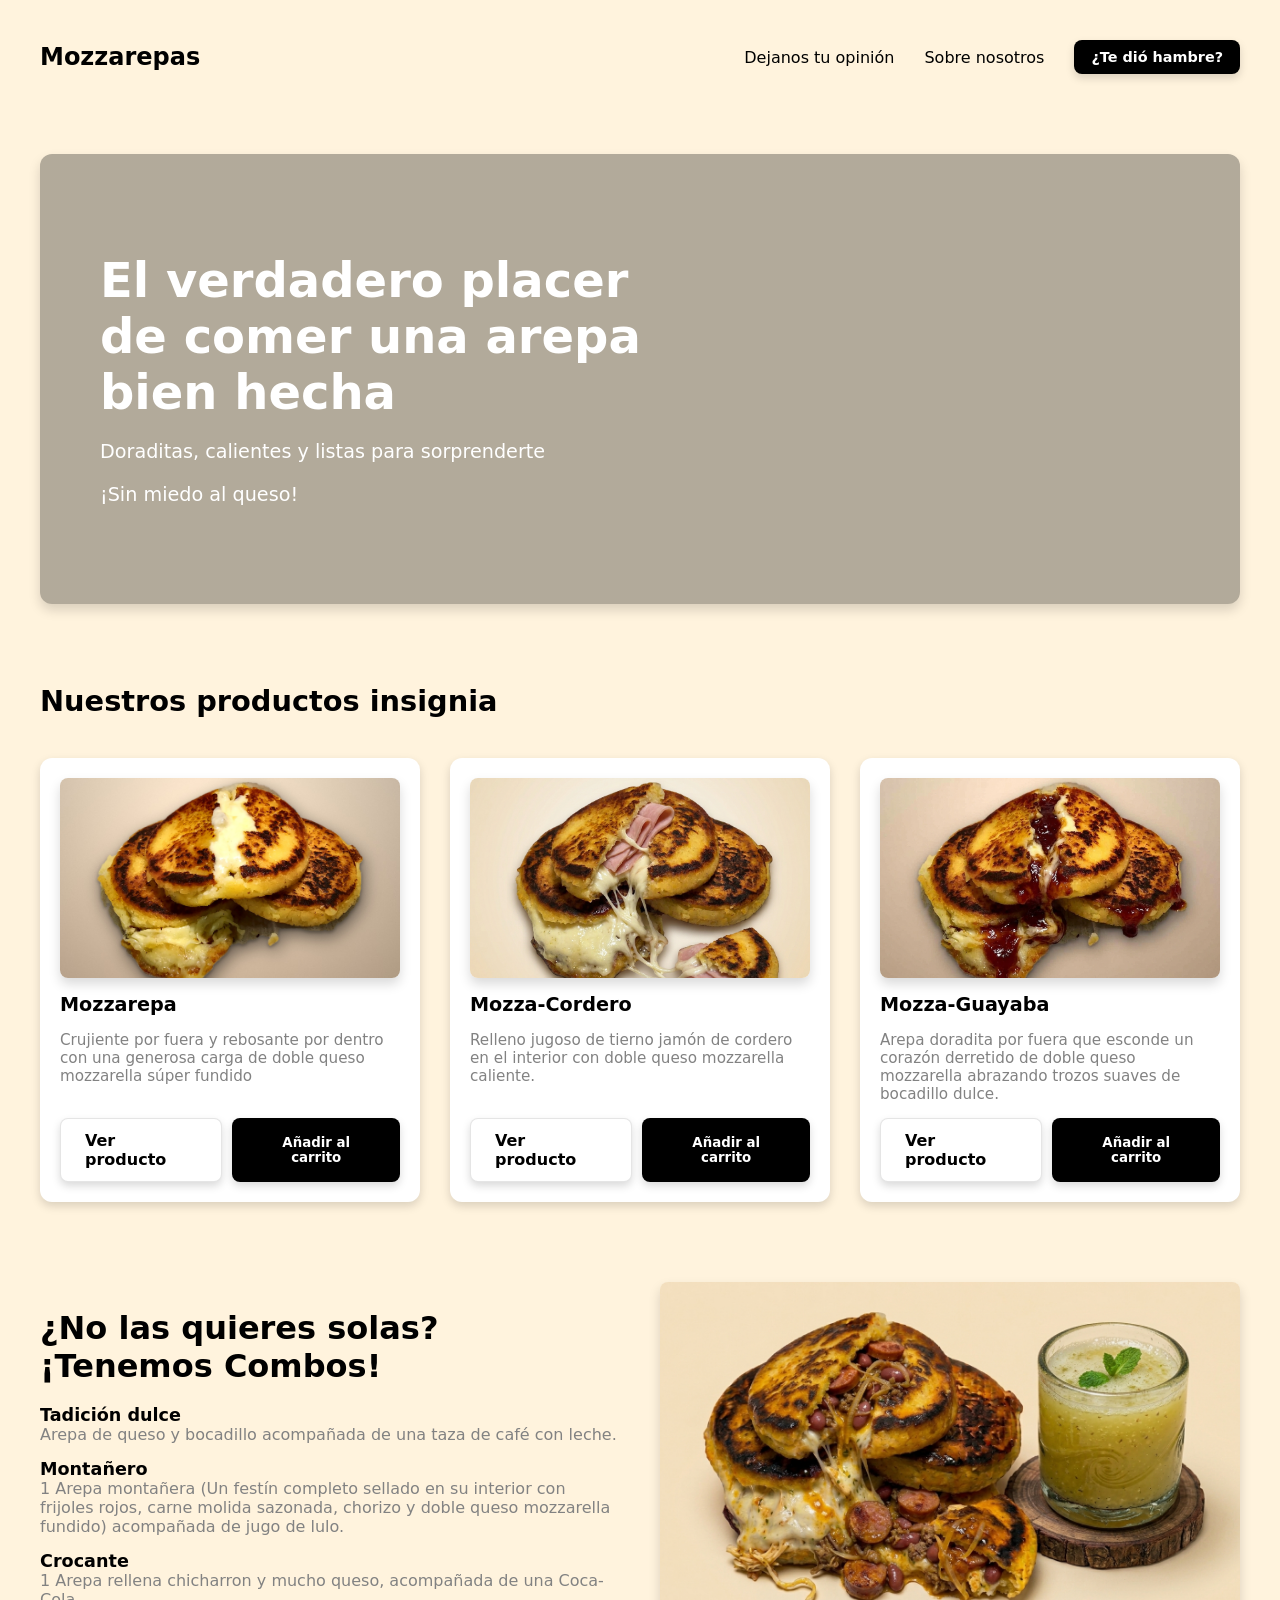
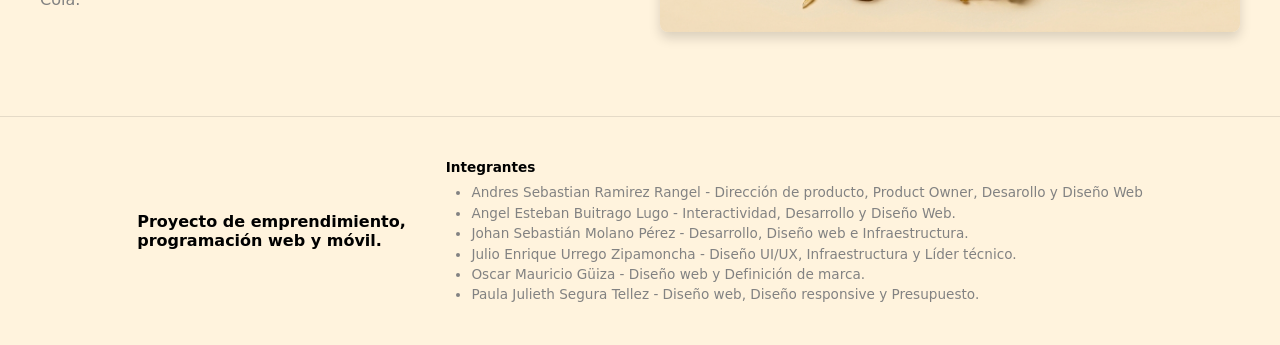
==== index.html @ 8a48af03 "Se agrego el link en el Header del Index.html" ====
<!DOCTYPE html>
<html lang="es">
<head>
  <meta charset="UTF-8">
  <meta name="viewport" content="width=device-width, initial-scale=1.0">
  <title>Mozzarepas - Inicio</title>
  <link rel="stylesheet" href="styles/main.css">
  <script src="scripts/app.js" defer></script>
</head>
<body>

  <header>
    <a href="#" class="brand-title">Mozzarepas</a>
    <ul class="nav-links">
      <li><a href="opinion.html" class="nav-text">Dejanos tu opinión</a></li>
      <li><a href="sobre-nosotros.html" class="nav-text">Sobre nosotros</a></li>
      <li><a href="tienda.html" class="btn btn-black">¿Te dió hambre?</a></li>
    </ul>
  </header>

  <main>
  <section class="main-section">
    <div class="hero-section hero-left">
      <div class="hero-content">
        <h1 class="hero-title">El verdadero placer de comer una arepa bien hecha</h1>
        <p class="hero-subtitle">Doraditas, calientes y listas para sorprenderte</p>
        <p class="hero-subtitle">¡Sin miedo al queso!</p>
      </div>
    </div>
  </section>

  <section class="main-section">
    <h2 class="section-title">Nuestros productos insignia</h2>
    <div class="products-grid" id="home-products">
      <!-- Tarjetas -->
    </div>
  </section>

  <section class="main-section section-row">
    <div class="moments-content">
      <h2 class="section-title-lg">¿No las quieres solas? ¡Tenemos Combos!</h2>
      <div class="moments-list">
        <div>
          <h3>Tadición dulce</h3>
          <p>Arepa de queso y bocadillo acompañada de una taza de café con leche.</p>
        </div>
        <div>
          <h3>Montañero</h3>
          <p>1 Arepa montañera (Un festín completo sellado en su interior con frijoles rojos, carne molida sazonada, chorizo y doble queso mozzarella fundido) acompañada de jugo de lulo.</p>
        </div>
        <div>
          <h3>Crocante</h3>
          <p>1 Arepa rellena chicharron y mucho queso, acompañada de una Coca-Cola.</p>
        </div>
      </div>
    </div>
    <div class="moments-img-wrapper">
      <img src="img/montañero.jpg" alt="Combos">
    </div>
  </section>
</main>

  <footer>
    <div class="footer-proyecto">
      <p>Proyecto de emprendimiento,<br/> programación web y móvil.</p>
    </div>
    <div class="footer-integrantes">
      <h4>Integrantes</h4>
      <ul>
        <li>Andres Sebastian Ramirez Rangel - Dirección de producto, Product Owner, Desarollo y Diseño Web</li>
        <li>Angel Esteban Buitrago Lugo - Interactividad, Desarrollo y Diseño Web.</li>
        <li>Johan Sebastián Molano Pérez - Desarrollo, Diseño web e Infraestructura.</li>
        <li>Julio Enrique Urrego Zipamoncha - Diseño UI/UX, Infraestructura y Líder técnico.</li>
        <li>Oscar Mauricio Güiza - Diseño web y Definición de marca.</li>
        <li>Paula Julieth Segura Tellez - Diseño web, Diseño responsive y Presupuesto.</li>
      </ul>
    </div>
  </footer>

</body>
</html>
---- styles/main.css ----
/* VARIABLES PARA COLORES CONSISTENTES */
:root {
  --bg-color: #FFF3DD;
  --text-title-color: #000000;
  --text-body-color: #828282;
  --hero-color: #ffffff;
  --btn-bg-black: #000000;
  --btn-text-black: #FFFFFF;
  --btn-bg-white: #FFFFFF;
  --btn-text-white: #000000;
  --shadow-color: rgba(0, 0, 0, 0.15);
}

* {
  box-sizing: border-box;
  margin: 0;
  padding: 0;
  font-family: system-ui, -apple-system, BlinkMacSystemFont, 'Segoe UI', Roboto, Oxygen, Ubuntu, Cantarell, sans-serif;
}

body {
  background-color: var(--bg-color);
  color: var(--text-body-color);
  display: flex;
  flex-direction: column;
  min-height: 100vh;
}

/* Color global para todos los títulos */
h1, h2, h3, h4 {
  color: var(--text-title-color);
}

/* Tamaños de títulos estandarizados */
.page-title {
  font-size: 2.5rem;
}

.section-title {
  font-size: 1.8rem;
}

.section-title-lg {
  font-size: 2rem;
}

/* Header, Main, Footer con padding lateral de 40px */
header, main, footer {
  padding-left: 40px;
  padding-right: 40px;
  width: 100%;
}

header {
  margin-top: 40px;
  margin-bottom: 80px;
  display: flex;
  justify-content: space-between;
  align-items: center;
}

main {
  margin-bottom: 80px;
  display: flex;
  flex-direction: column;
  gap: 80px;
  flex: 1;
}

footer {
  margin-bottom: 40px;
  display: flex;
  justify-content: center;
  align-items: flex-start;
  flex-direction: row;
  gap: 40px;
  border-top: 1px solid rgba(0,0,0,0.1);
  padding-top: 40px;
}

/* Marca y Navegación */
.brand-title {
  color: var(--text-title-color);
  font-size: 1.5rem;
  font-weight: bold;
  text-decoration: none;
}

.header-tagline {
  color: var(--text-title-color);
  font-weight: 500;
}

.nav-links {
  display: flex;
  gap: 30px;
  list-style: none;
  align-items: center;
}

.nav-links .btn {
  padding: 8px 16px;
  font-size: 0.9rem;
}

.nav-text,
.nav-text:link, 
.nav-text:visited {
  color: var(--text-title-color);
  text-decoration: none;
  font-weight: 500;
}

/* Secciones dentro de Main */
.main-section {
  display: flex;
  flex-direction: column;
  gap: 40px;
}

/* Modificadores de Main Section (Filas y Combos) */
.section-row {
  flex-direction: row;
  align-items: center;
  justify-content: space-between;
}

.combo-card {
  background: white;
  padding: 30px;
  border-radius: 12px;
  box-shadow: 0 4px 10px var(--shadow-color);
  flex-direction: row;
  align-items: center;
  justify-content: space-between;
  gap: 30px;
}

.combo-info {
  flex: 1;
  display: flex;
  flex-direction: column;
  gap: 15px;
}

.combo-actions {
  display: flex;
  gap: 15px;
  margin-top: 10px;
}

.combo-img-right {
  flex: 1;
  display: flex;
  justify-content: flex-end;
}

.combo-img-left {
  flex: 1;
  display: flex;
  justify-content: flex-start;
}

.combo-card img {
  width: 100%;
  max-width: 400px;
  height: 220px;
}

/* Hero Section */
.hero-section {
  display: flex;
  flex-direction: column;
  align-items: center;
  justify-content: center;
  position: relative;
  border-radius: 12px;
  overflow: hidden;
  padding: 80px 40px;
  text-align: center;
  background-image: linear-gradient(rgba(0,0,0,0.3), rgba(0,0,0,0.3)), url('../images/hero.jpg');
  background-size: cover;
  background-position: center;
  box-shadow: 0 6px 12px var(--shadow-color);
  min-height: 350px;
}

.hero-left {
  min-height: 450px;
  align-items: flex-start;
  text-align: left;
  padding: 60px;
}

.hero-content {
  display: flex;
  flex-direction: column;
  gap: 20px;
  align-items: center;
  z-index: 2;
}

.hero-left .hero-content {
  align-items: flex-start;
}

.hero-title {
  color: var(--hero-color);
  font-size: 3rem;
  font-weight: bold;
  max-width: 600px;
}

.hero-subtitle {
  color: var(--hero-color);
  font-size: 1.2rem;
  max-width: 500px;
  font-weight: 500;
}

/* Imágenes con sombra inferior */
img {
  box-shadow: 0 6px 12px var(--shadow-color);
  border-radius: 8px;
  object-fit: cover;
}

/* Botones */
.btn {
  padding: 12px 24px;
  border-radius: 8px;
  font-weight: bold;
  cursor: pointer;
  border: 1px solid rgba(0, 0, 0, 0.1);
  box-shadow: 0 4px 8px var(--shadow-color);
  text-decoration: none;
  display: inline-flex;
  align-items: center;
  justify-content: center;
  transition: opacity 0.2s ease;
}

.btn:hover {
  opacity: 0.9;
}

.btn-black {
  background-color: var(--btn-bg-black);
  color: var(--btn-text-black);
}

.btn-white {
  background-color: var(--btn-bg-white);
  color: var(--btn-text-white);
}

.btn-full {
  width: 100%;
}

/* Parrilla de Productos */
.products-grid {
  display: flex;
  flex-wrap: wrap;
  gap: 30px;
}

.product-card {
  display: flex;
  flex-direction: column;
  gap: 15px;
  background: white;
  padding: 20px;
  border-radius: 12px;
  box-shadow: 0 4px 10px var(--shadow-color);
  width: calc(33.333% - 20px);
}

.product-card img {
  width: 100%;
  height: 200px;
}

.related-grid .product-card img {
  height: 150px;
}

.product-category {
  font-size: 0.8rem;
  color: var(--text-body-color);
}

.product-card h3 {
  font-size: 1.2rem;
}

.product-card p {
  color: var(--text-body-color);
  font-size: 0.95rem;
}

.product-price {
  color: var(--text-title-color);
  font-weight: bold;
  font-size: 1.1rem;
}

.product-actions {
  display: flex;
  gap: 10px;
  margin-top: auto;
}

/* Sección Momentos (index.html) */
.moments-content {
  flex: 1;
  display: flex;
  flex-direction: column;
  gap: 20px;
}

.moments-list {
  display: flex;
  flex-direction: column;
  gap: 15px;
}

.moments-list h3 {
  font-size: 1.1rem;
}

.moments-img-wrapper {
  flex: 1;
}

.moments-img-wrapper img {
  width: 100%;
  height: 350px;
}

/* Catálogo y Filtros (catalogo.html) */
.catalog-header {
  display: flex;
  flex-direction: column;
  gap: 10px;
}

.filters-bar {
  display: flex;
  gap: 20px;
  align-items: center;
  background: white;
  padding: 20px;
  border-radius: 12px;
  box-shadow: 0 4px 10px var(--shadow-color);
}

.filter-select {
  padding: 10px 15px;
  border-radius: 8px;
  border: 1px solid #ccc;
  background: white;
  color: var(--text-title-color);
  cursor: pointer;
  flex: 1;
}

.catalog-meta {
  display: flex;
  justify-content: space-between;
  align-items: center;
  margin-top: -20px;
  color: var(--text-body-color);
}

.catalog-meta-subtitle {
  font-size: 0.9rem;
}

/* Sobre Nosotros (sobre-nosotros.html) */
.about-section {
  align-items: flex-start;
}

.about-content {
  flex: 1;
  display: flex;
  flex-direction: column;
  gap: 25px;
  max-width: 600px;
}

.about-title {
  font-size: 3rem;
}

.about-slogan {
  font-style: italic;
  color: var(--text-title-color);
  font-weight: 500;
}

.about-block h3 {
  margin-bottom: 10px;
}

.about-img-wrapper {
  flex: 1;
  display: flex;
  justify-content: flex-end;
}

.about-img-wrapper img {
  width: 100%;
  max-width: 450px;
  height: 480px;
}

.values-section {
  align-items: center;
  text-align: center;
  margin-top: 40px;
}

.values-list {
  display: flex;
  gap: 30px;
  justify-content: center;
  flex-wrap: wrap;
  font-weight: 500;
  font-size: 1.1rem;
  color: var(--text-title-color);
}

/* Estilos para página de opiniones (opinion.html) */
.opinion-form {
  background-color: #ffffff;
  display: flex;
  flex-direction: column;
  gap: 20px;
  min-width: 500px;
  padding: 30px;
  border-radius: 12px;
  border-style: none;
  box-shadow: 0 4px 10px var(--shadow-color);
}

.opinion-btn {
  width: 100%;
  padding: 14px;
  border-radius: 8px;
}
.formulario-opinion{
  display: flex;
  flex-direction: column;
  gap: 12px;
}
.titulo-opinion{
  margin: 0;
  font-size: 1.5rem;
}
.opinion-indicators{
  margin: 0;
  font-size: 0.85rem;
  color: #666666;
}
.etiqueta{
  width: 100%;
  padding: 0;
  border: none;
  font-weight: 600;
}
.campo-texto{
  width: 100%;
  padding: 12px 14px;
  border: 1px solid #d4d4d4;
  border-radius: 8px;
  box-sizing: border-box;
  font-family: inherit;
}
.comentario{
  width: 100%;
  padding: 12px 14px;
  border: 1px solid #d4d4d4;
  border-radius: 8px;
  box-sizing: border-box;
  font-family: inherit;
}
.comentario :hover{
  min-height: 110px;
  resize: vertical;
}


/* Vista de Detalle del Producto (app.js) */
.product-detail-view {
  display: flex;
  gap: 40px;
  align-items: flex-start;
  width: 100%;
  flex-wrap: wrap;
}

.product-detail-img {
  width: 450px;
  height: 400px;
}

.product-detail-info {
  display: flex;
  flex-direction: column;
  gap: 20px;
  flex: 1;
  min-width: 280px;
  background: white;
  padding: 40px;
  border-radius: 12px;
  box-shadow: 0 4px 10px var(--shadow-color);
}

.product-detail-info h1 {
  font-size: 2.5rem;
}

.product-detail-price {
  font-size: 1.8rem;
  font-weight: bold;
  color: var(--text-title-color);
}

.product-detail-desc {
  font-size: 1.1rem;
}

/* Carrito de Compras (carrito.html y app.js) */
.cart-layout {
  display: flex;
  gap: 40px;
  align-items: flex-start;
  flex-wrap: wrap;
}

.cart-list-container {
  flex: 2;
  min-width: 300px;
  display: flex;
  flex-direction: column;
}

.cart-list-header {
  display: flex;
  justify-content: space-between;
  border-bottom: 1px solid #ccc;
  padding-bottom: 10px;
  margin-bottom: 20px;
  font-size: 0.9rem;
  font-weight: bold;
  color: var(--text-title-color);
}

.cart-summary {
  flex: 1;
  min-width: 280px;
  background: white;
  padding: 30px;
  border-radius: 12px;
  box-shadow: 0 4px 10px var(--shadow-color);
  display: flex;
  flex-direction: column;
  gap: 20px;
}

.cart-summary h3 {
  font-size: 1.4rem;
}

.cart-summary-row {
  display: flex;
  justify-content: space-between;
  font-size: 1rem;
}

.cart-summary-row strong {
  font-weight: bold;
}

.cart-summary-divider {
  border-bottom: 1px solid #eee;
  padding-bottom: 15px;
}

.cart-summary-total {
  display: flex;
  justify-content: space-between;
  align-items: center;
  font-size: 1.2rem;
  font-weight: bold;
  color: var(--text-title-color);
}

.cart-total-price {
  font-size: 1.5rem;
}

.btn-checkout {
  margin-top: 10px;
  padding: 15px;
}

/* Tarjeta de cada ítem en el carrito (app.js) */
.cart-item {
  display: flex;
  align-items: center;
  justify-content: space-between;
  background: white;
  padding: 20px;
  border-radius: 8px;
  box-shadow: 0 2px 5px var(--shadow-color);
  flex-wrap: wrap;
  gap: 15px;
  margin-bottom: 20px;
}

.cart-item img {
  width: 90px;
  height: 90px;
}

.cart-item-info {
  flex: 2;
  min-width: 200px;
}

.cart-item-info p {
  font-size: 0.9rem;
}

.cart-item-unit-price {
  font-size: 0.85rem;
  color: var(--text-title-color);
  font-weight: bold;
  margin-top: 5px;
}

.cart-item-controls {
  display: flex;
  flex-direction: column;
  align-items: center;
  gap: 5px;
}

.qty-selector {
  display: flex;
  align-items: center;
  gap: 10px;
  border: 1px solid #ccc;
  border-radius: 6px;
  padding: 5px 10px;
  font-weight: bold;
}

.qty-btn {
  background: none;
  border: none;
  cursor: pointer;
  font-size: 1rem;
  font-weight: bold;
}

.cart-item-total {
  text-align: right;
  min-width: 100px;
}

.cart-item-total span {
  font-weight: bold;
  font-size: 1.2rem;
  color: var(--text-title-color);
}

.btn-remove {
  background: none;
  border: none;
  color: var(--text-body-color);
  cursor: pointer;
  font-size: 0.8rem;
  text-decoration: underline;
  margin-top: 5px;
}

/* Footer proyecto e integrantes */
.footer-proyecto {
  max-width: 500px;
  margin: auto 0 auto auto;
}

.footer-proyecto p {
  font-weight: bold;
  color: var(--text-title-color);
}

.footer-integrantes {
  font-size: 0.85rem;
  line-height: 1.5;
  color: var(--text-body-color);
  margin: auto auto auto 0;
}

.footer-integrantes h4 {
  margin-bottom: 5px;
}

.footer-integrantes ul {
  padding: 0;
  margin-left: 1.6rem;
}

.sabor-selector-container {
  margin: 10px 0;
  font-size: 0.85rem;
  text-align: left;
}

.sabor-label {
  display: block;
  font-weight: 600;
  margin-bottom: 4px;
  color: #333;
}

.sabor-select {
  width: 100%;
  padding: 8px 10px;
  border-radius: 6px;
  border: 1px solid #ccc;
  background-color: #fff;
  font-size: 0.85rem;
  color: #222;
  cursor: pointer;
  transition: border-color 0.2s ease;
}

.sabor-select:focus {
  outline: none;
  border-color: #000;
}
/* Media Queries para Responsividad (Pendiente por hacer)*/
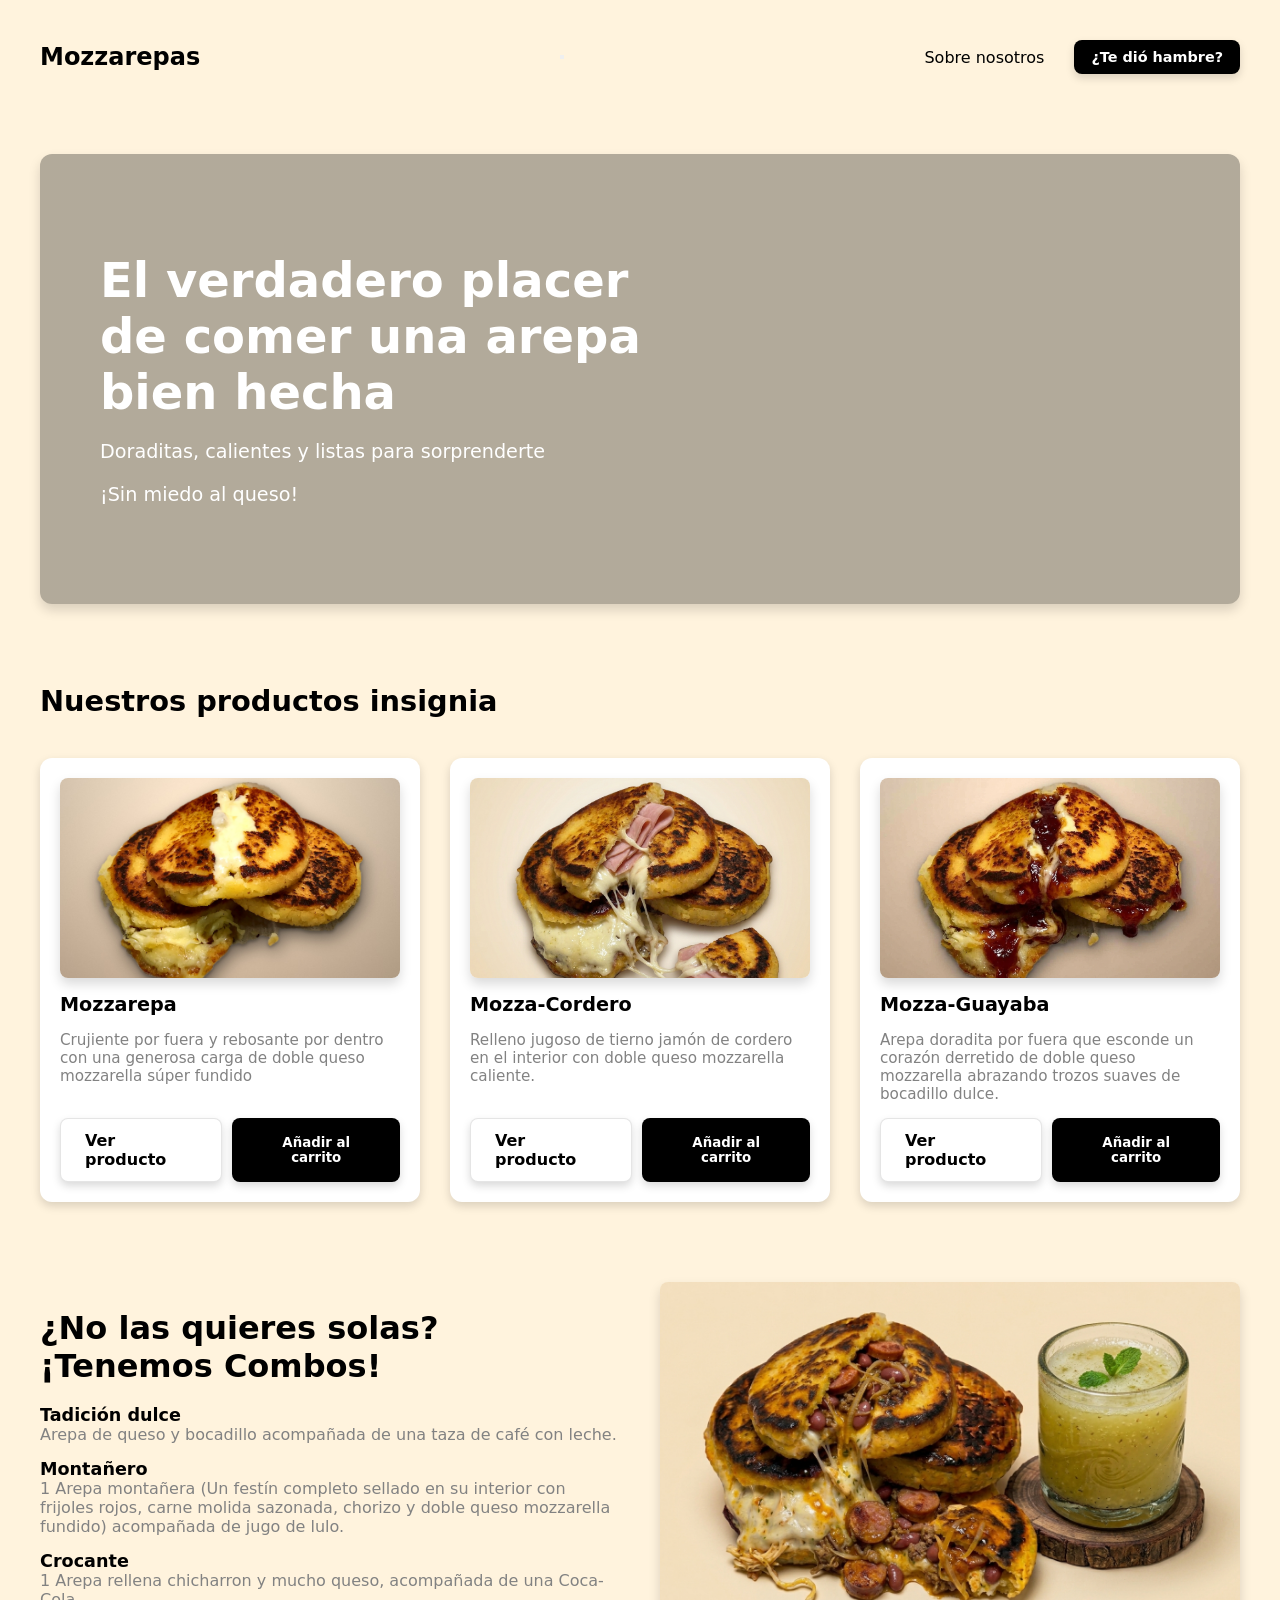
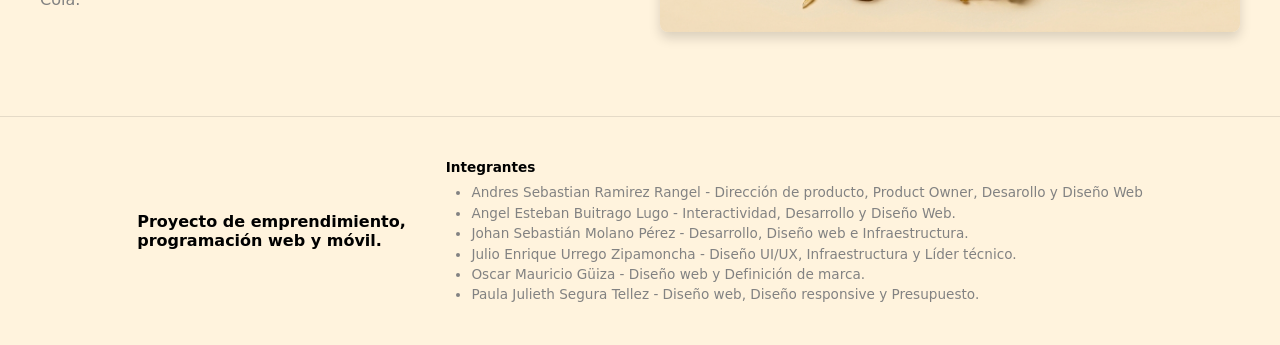
==== commit a7ee6f3d: "Merge branch 'main' into Angel" ====
--- a/index.html
+++ b/index.html
@@ -6,16 +6,20 @@
   <title>Mozzarepas - Inicio</title>
   <link rel="stylesheet" href="styles/main.css">
   <script src="scripts/app.js" defer></script>
+  <script src="scripts/menu.js" defer></script>
 </head>
 <body>
 
   <header>
     <a href="#" class="brand-title">Mozzarepas</a>
-    <ul class="nav-links">
-      <li><a href="opinion.html" class="nav-text">Dejanos tu opinión</a></li>
+    <button type="button" class="menu-toggle" id="menu-toggle" aria-label="Abrir menú" aria-expanded="false">
+      <span class="bar"></span>
+      <span class="bar"></span>
+      <span class="bar"></span>
+    </button>
+    <ul class="nav-links" id="nav-links">
       <li><a href="sobre-nosotros.html" class="nav-text">Sobre nosotros</a></li>
       <li><a href="tienda.html" class="btn btn-black">¿Te dió hambre?</a></li>
-    </ul>
   </header>
 
   <main>
@@ -77,5 +81,6 @@
     </div>
   </footer>
 
+  
 </body>
 </html>
--- a/styles/main.css
+++ b/styles/main.css
@@ -438,11 +438,12 @@
   display: flex;
   flex-direction: column;
   gap: 20px;
-  min-width: 500px;
+  max-width: 100%;
   padding: 30px;
   border-radius: 12px;
   border-style: none;
   box-shadow: 0 4px 10px var(--shadow-color);
+  margin-right: 140px;
 }
 
 .opinion-btn {
@@ -485,10 +486,6 @@
   border-radius: 8px;
   box-sizing: border-box;
   font-family: inherit;
-}
-.comentario :hover{
-  min-height: 110px;
-  resize: vertical;
 }
 
 
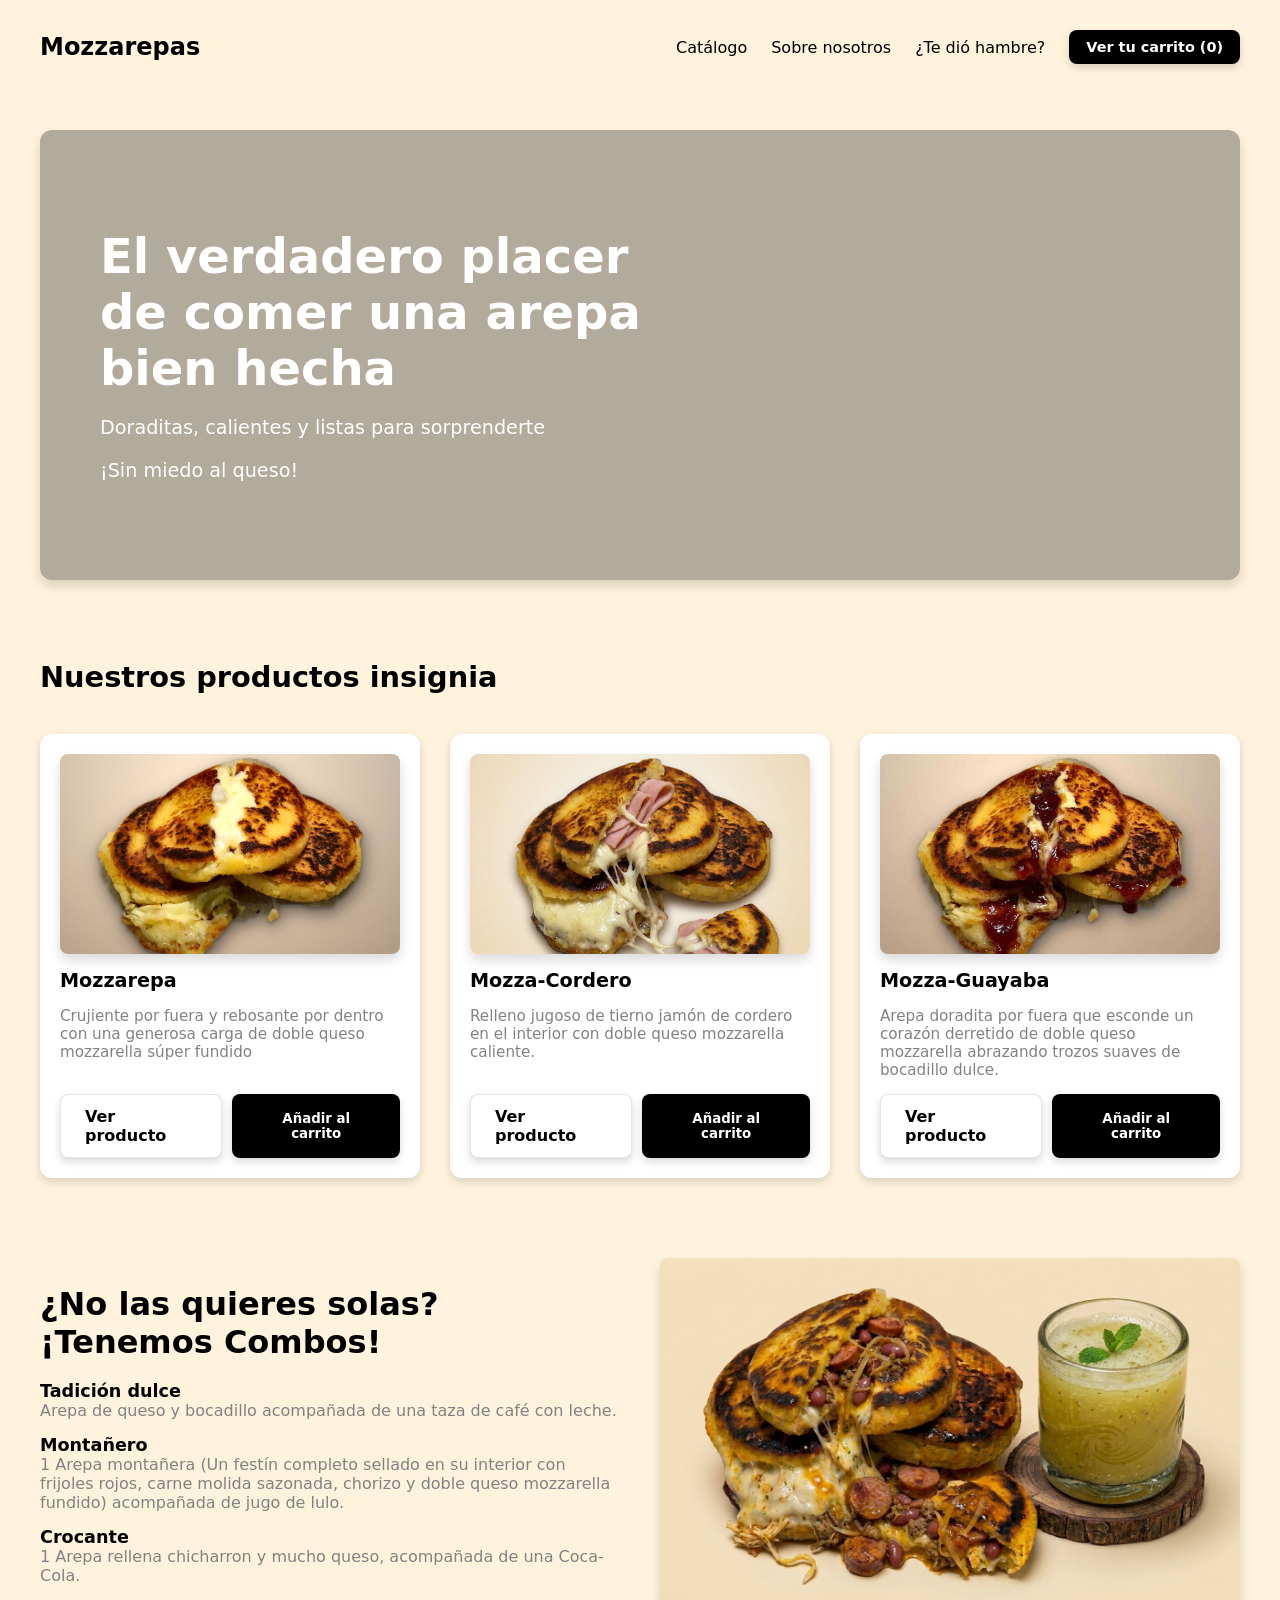
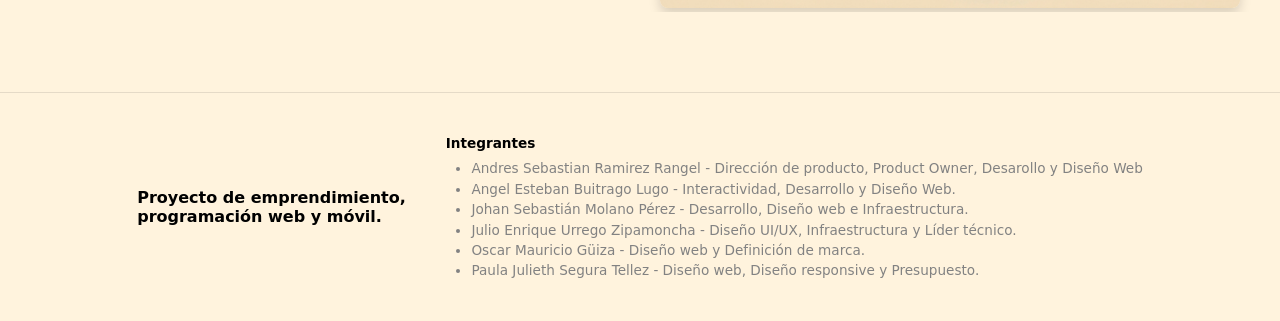
==== commit 6dadeb36: "ultima actualizacion responsive" ====
--- a/index.html
+++ b/index.html
@@ -18,8 +18,11 @@
       <span class="bar"></span>
     </button>
     <ul class="nav-links" id="nav-links">
+      <li><a href="catalogo.html" class="nav-text">Catálogo</a></li>
       <li><a href="sobre-nosotros.html" class="nav-text">Sobre nosotros</a></li>
-      <li><a href="tienda.html" class="btn btn-black">¿Te dió hambre?</a></li>
+      <li><a href="tienda.html" class="nav-text">¿Te dió hambre?</a></li>
+      <li><a href="carrito.html" class="btn btn-black" style="padding: 8px 16px; font-size: 0.9rem;">Ver tu carrito (<span id="cart-count">0</span>)</a></li>
+
   </header>
 
   <main>
--- a/styles/main.css
+++ b/styles/main.css
@@ -9,15 +9,23 @@
   --btn-bg-white: #FFFFFF;
   --btn-text-white: #000000;
   --shadow-color: rgba(0, 0, 0, 0.15);
-}
-
+  --menu-viewport-ratio: 90vw;
+  --menu-max-width: 340px;
+  --menu-width: 80vw;
+  --menu-padding-x: 1.25rem;
+  --menu-inner-width: calc(var(--menu-width) - (var(--menu-padding-x) * 2));
+}
 * {
   box-sizing: border-box;
   margin: 0;
   padding: 0;
   font-family: system-ui, -apple-system, BlinkMacSystemFont, 'Segoe UI', Roboto, Oxygen, Ubuntu, Cantarell, sans-serif;
 }
-
+html,
+body {
+  max-width: 100%;
+  overflow-x: hidden;
+}
 body {
   background-color: var(--bg-color);
   color: var(--text-body-color);
@@ -26,7 +34,7 @@
   min-height: 100vh;
 }
 
-/* Color global para todos los títulos */
+
 h1, h2, h3, h4 {
   color: var(--text-title-color);
 }
@@ -52,19 +60,30 @@
 }
 
 header {
-  margin-top: 40px;
+  position: fixed;
+  background-color: var(--bg-color);
+  top: 0;
+  left: 0;
+  width: 100%;
+  min-height: 70px;
+  padding: 30px 40px;
+  box-sizing: border-box;
+  z-index: 1002;
+  display: flex;
+  justify-content: space-between;
+  align-items: center;
+}
+
+main {
+  padding-top: 130px;
+  box-sizing: border-box;
   margin-bottom: 80px;
   display: flex;
-  justify-content: space-between;
-  align-items: center;
-}
-
-main {
-  margin-bottom: 80px;
-  display: flex;
   flex-direction: column;
   gap: 80px;
   flex: 1;
+  max-width: 100%;
+  overflow-x: hidden;
 }
 
 footer {
@@ -84,20 +103,87 @@
   font-size: 1.5rem;
   font-weight: bold;
   text-decoration: none;
-}
-
-.header-tagline {
-  color: var(--text-title-color);
-  font-weight: 500;
+  white-space: nowrap;
+}
+.menu-toggle {
+  display: none;
+  flex-direction: column;
+  justify-content: space-between;
+  width: 28px;
+  height: 21px;
+  background: transparent;
+  border: none;
+  cursor: pointer;
+  padding: 0;
+}
+.menu-toggle .bar {
+  height: 3px;
+  width: 100%;
+  background-color: var(--text-title-color);
+  border-radius: 2px;
+  transition: transform 0.3s ease, opacity 0.3s ease;
+}
+.menu-toggle.active .bar:nth-child(1) {
+  transform: translateY(9px) rotate(45deg);
+}
+
+.menu-toggle.active .bar:nth-child(2) {
+  opacity: 0;
+}
+
+.menu-toggle.active .bar:nth-child(3) {
+  transform: translateY(-9px) rotate(-45deg);
+  white-space: nowrap;
+}
+.menu-toggle {
+  display: none;
+  flex-direction: column;
+  justify-content: space-between;
+  width: 28px;
+  height: 21px;
+  background: transparent;
+  border: none;
+  cursor: pointer;
+  padding: 0;
+}
+
+.menu-toggle.active .bar:nth-child(1) {
+  transform: translateY(9px) rotate(45deg);
+}
+
+.menu-toggle.active .bar:nth-child(2) {
+  opacity: 0;
+}
+
+.menu-toggle.active .bar:nth-child(3) {
+  transform: translateY(-9px) rotate(-45deg);
 }
 
 .nav-links {
   display: flex;
-  gap: 30px;
+  flex-direction: row;
+  align-items: center;
+  gap: 24px;
   list-style: none;
-  align-items: center;
-}
-
+  margin: 0;
+  padding: 0;
+}
+.nav-links li {
+  width: auto;
+  white-space: nowrap;
+}
+.nav-links li,
+.nav-cta {
+  width: auto;
+}
+
+.nav-cta {
+  width: auto;
+  text-align: center;
+  padding: 8px 16px;
+  font-size: 0.9rem;
+  white-space: nowrap;
+}
 .nav-links .btn {
   padding: 8px 16px;
   font-size: 0.9rem;
@@ -436,57 +522,18 @@
 .opinion-form {
   background-color: #ffffff;
   display: flex;
-  flex-direction: column;
   gap: 20px;
-  max-width: 100%;
+  min-width: 500px;
   padding: 30px;
   border-radius: 12px;
   border-style: none;
   box-shadow: 0 4px 10px var(--shadow-color);
-  margin-right: 140px;
 }
 
 .opinion-btn {
   width: 100%;
-  padding: 14px;
-  border-radius: 8px;
-}
-.formulario-opinion{
-  display: flex;
-  flex-direction: column;
-  gap: 12px;
-}
-.titulo-opinion{
-  margin: 0;
-  font-size: 1.5rem;
-}
-.opinion-indicators{
-  margin: 0;
-  font-size: 0.85rem;
-  color: #666666;
-}
-.etiqueta{
-  width: 100%;
-  padding: 0;
-  border: none;
-  font-weight: 600;
-}
-.campo-texto{
-  width: 100%;
-  padding: 12px 14px;
-  border: 1px solid #d4d4d4;
-  border-radius: 8px;
-  box-sizing: border-box;
-  font-family: inherit;
-}
-.comentario{
-  width: 100%;
-  padding: 12px 14px;
-  border: 1px solid #d4d4d4;
-  border-radius: 8px;
-  box-sizing: border-box;
-  font-family: inherit;
-}
+}
+
 
 
 /* Vista de Detalle del Producto (app.js) */
@@ -499,10 +546,10 @@
 }
 
 .product-detail-img {
-  width: 450px;
-  height: 400px;
-}
-
+  width: 100%;
+  max-width: 450px;
+  height: auto;
+}
 .product-detail-info {
   display: flex;
   flex-direction: column;
@@ -711,7 +758,6 @@
   padding: 0;
   margin-left: 1.6rem;
 }
-
 .sabor-selector-container {
   margin: 10px 0;
   font-size: 0.85rem;
@@ -741,6 +787,104 @@
   outline: none;
   border-color: #000;
 }
-/* Media Queries para Responsividad (Pendiente por hacer)*/
-
-
+/* Media Queries para Responsividad */
+@media (max-width: 768px) {
+  .brand-title {
+    position: relative;
+    z-index: 1;
+    font-size: 1.25rem;
+  }
+
+  .menu-toggle {
+    display: flex;
+    position: relative;
+    z-index: 1002;
+  }
+
+  .hero-title {
+    font-size: 1.8rem;
+  }
+
+  .hero-subtitle {
+    font-size: 1rem;
+  }
+  
+  .nav-links {
+    display: none;
+    flex-direction: column;
+    flex-wrap: wrap;
+    align-items: flex-start;
+    position: fixed;
+    top: 0;
+    right: 0;
+    width: var(--menu-width);
+    max-width: 80vw;
+    height: 100vh;
+    background-color: var(--bg-color);
+    padding: 90px 1.25rem 2rem;
+    gap: 20px;
+    border-left: 1px solid rgba(0, 0, 0, 0.08);
+    box-shadow: -8px 0 20px var(--shadow-color);
+    z-index: 1001;
+    overflow-y: auto;
+    overflow-x: hidden;
+  }
+
+  .nav-links.active {
+    display: flex;
+    flex-wrap: wrap;
+  }
+
+  .nav-links li {
+    width: 100%;
+    min-width: 0;
+  }
+
+  .nav-links li a,
+  .nav-links li a.btn,
+  .nav-links li a.nav-cta {
+    width: auto !important;
+    max-width: 100% !important;
+    padding: 6px 10px !important;
+    font-size: 0.78rem !important;
+    white-space: nowrap;
+  }
+}
+
+@media (max-width: 480px) {
+  .hero-title {
+    font-size: 1.5rem;
+  }
+
+  .nav-links {
+    max-width: 80vw;
+    right: 0px;
+  }
+}
+@media (max-width: 768px){
+
+  header,
+  main,
+  footer{
+    padding-left:20px;
+    padding-right:20px;
+  }
+
+  .product-card{
+    width:100%;
+  }
+
+  .section-row,
+  .combo-card,
+  .product-detail-view,
+  .cart-layout{
+    flex-direction:column;
+  }
+
+  footer{
+    flex-direction:column;
+    align-items:center;
+    text-align:center;
+  }
+
+}
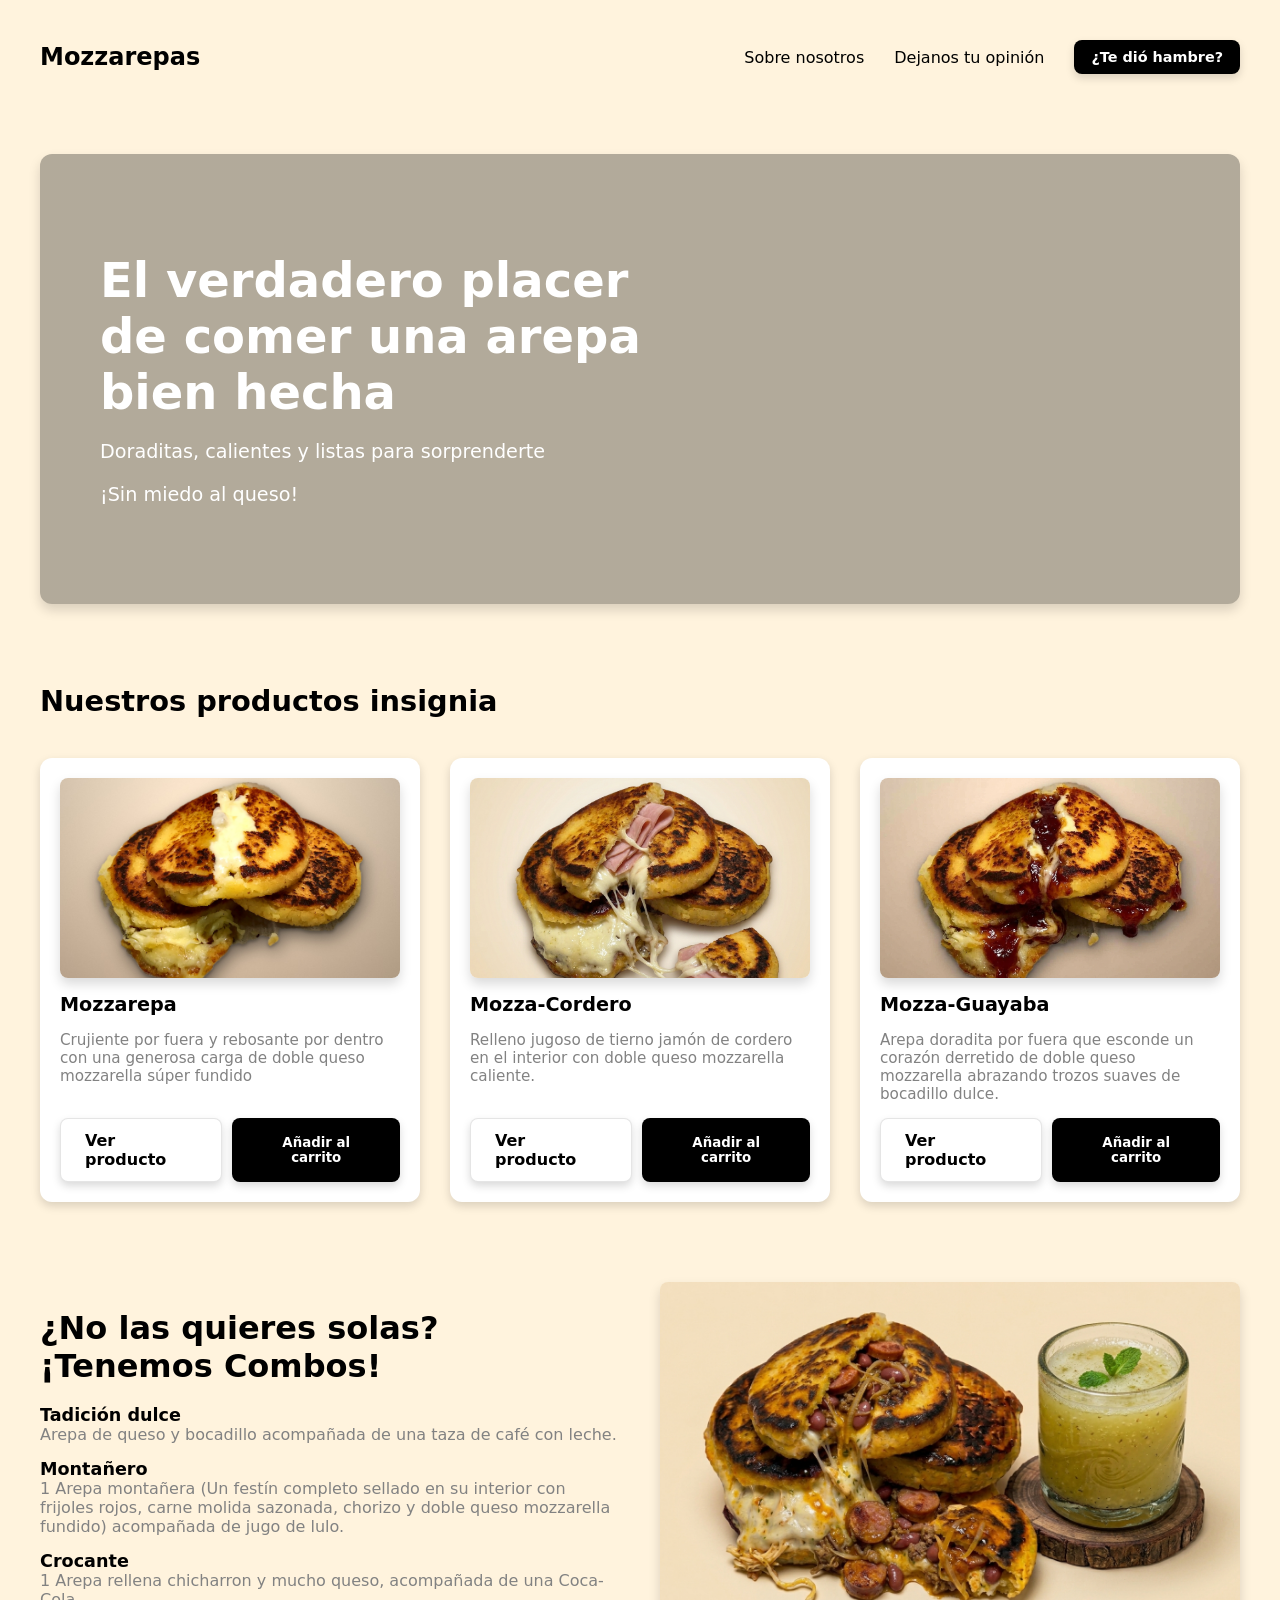
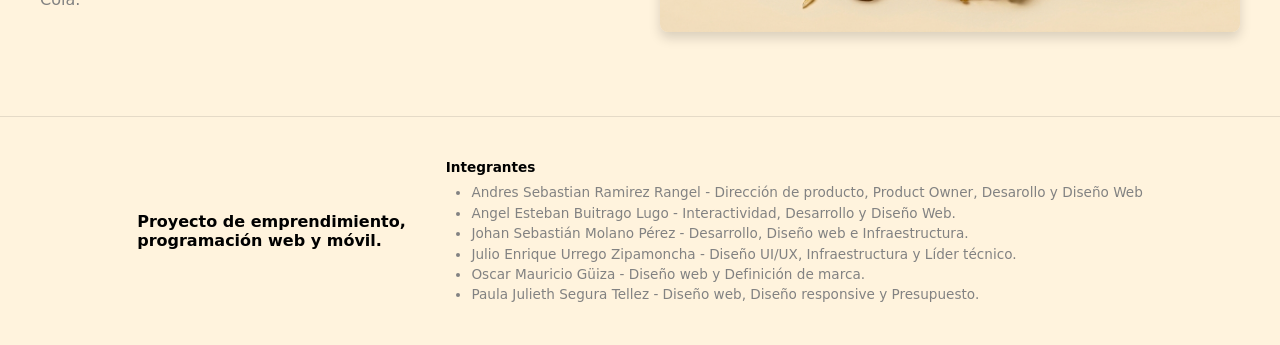
==== commit 76f4d1f4: "feat: completa vista de opiniones, atiende PR #10 y actualiza README - Corrige semántica y layout en" ====
--- a/index.html
+++ b/index.html
@@ -6,23 +6,16 @@
   <title>Mozzarepas - Inicio</title>
   <link rel="stylesheet" href="styles/main.css">
   <script src="scripts/app.js" defer></script>
-  <script src="scripts/menu.js" defer></script>
 </head>
 <body>
 
   <header>
     <a href="#" class="brand-title">Mozzarepas</a>
-    <button type="button" class="menu-toggle" id="menu-toggle" aria-label="Abrir menú" aria-expanded="false">
-      <span class="bar"></span>
-      <span class="bar"></span>
-      <span class="bar"></span>
-    </button>
-    <ul class="nav-links" id="nav-links">
-      <li><a href="catalogo.html" class="nav-text">Catálogo</a></li>
+    <ul class="nav-links">
       <li><a href="sobre-nosotros.html" class="nav-text">Sobre nosotros</a></li>
-      <li><a href="tienda.html" class="nav-text">¿Te dió hambre?</a></li>
-      <li><a href="carrito.html" class="btn btn-black" style="padding: 8px 16px; font-size: 0.9rem;">Ver tu carrito (<span id="cart-count">0</span>)</a></li>
-
+      <li><a href="opinion.html" class="nav-text">Dejanos tu opinión</a></li>
+      <li><a href="tienda.html" class="btn btn-black">¿Te dió hambre?</a></li>
+    </ul>
   </header>
 
   <main>
@@ -84,6 +77,5 @@
     </div>
   </footer>
 
-  
 </body>
 </html>
--- a/styles/main.css
+++ b/styles/main.css
@@ -9,23 +9,15 @@
   --btn-bg-white: #FFFFFF;
   --btn-text-white: #000000;
   --shadow-color: rgba(0, 0, 0, 0.15);
-  --menu-viewport-ratio: 90vw;
-  --menu-max-width: 340px;
-  --menu-width: 80vw;
-  --menu-padding-x: 1.25rem;
-  --menu-inner-width: calc(var(--menu-width) - (var(--menu-padding-x) * 2));
-}
+}
+
 * {
   box-sizing: border-box;
   margin: 0;
   padding: 0;
   font-family: system-ui, -apple-system, BlinkMacSystemFont, 'Segoe UI', Roboto, Oxygen, Ubuntu, Cantarell, sans-serif;
 }
-html,
-body {
-  max-width: 100%;
-  overflow-x: hidden;
-}
+
 body {
   background-color: var(--bg-color);
   color: var(--text-body-color);
@@ -34,7 +26,7 @@
   min-height: 100vh;
 }
 
-
+/* Color global para todos los títulos */
 h1, h2, h3, h4 {
   color: var(--text-title-color);
 }
@@ -60,30 +52,19 @@
 }
 
 header {
-  position: fixed;
-  background-color: var(--bg-color);
-  top: 0;
-  left: 0;
-  width: 100%;
-  min-height: 70px;
-  padding: 30px 40px;
-  box-sizing: border-box;
-  z-index: 1002;
+  margin-top: 40px;
+  margin-bottom: 80px;
   display: flex;
   justify-content: space-between;
   align-items: center;
 }
 
 main {
-  padding-top: 130px;
-  box-sizing: border-box;
   margin-bottom: 80px;
   display: flex;
   flex-direction: column;
   gap: 80px;
   flex: 1;
-  max-width: 100%;
-  overflow-x: hidden;
 }
 
 footer {
@@ -103,87 +84,20 @@
   font-size: 1.5rem;
   font-weight: bold;
   text-decoration: none;
-  white-space: nowrap;
-}
-.menu-toggle {
-  display: none;
-  flex-direction: column;
-  justify-content: space-between;
-  width: 28px;
-  height: 21px;
-  background: transparent;
-  border: none;
-  cursor: pointer;
-  padding: 0;
-}
-.menu-toggle .bar {
-  height: 3px;
-  width: 100%;
-  background-color: var(--text-title-color);
-  border-radius: 2px;
-  transition: transform 0.3s ease, opacity 0.3s ease;
-}
-.menu-toggle.active .bar:nth-child(1) {
-  transform: translateY(9px) rotate(45deg);
-}
-
-.menu-toggle.active .bar:nth-child(2) {
-  opacity: 0;
-}
-
-.menu-toggle.active .bar:nth-child(3) {
-  transform: translateY(-9px) rotate(-45deg);
-  white-space: nowrap;
-}
-.menu-toggle {
-  display: none;
-  flex-direction: column;
-  justify-content: space-between;
-  width: 28px;
-  height: 21px;
-  background: transparent;
-  border: none;
-  cursor: pointer;
-  padding: 0;
-}
-
-.menu-toggle.active .bar:nth-child(1) {
-  transform: translateY(9px) rotate(45deg);
-}
-
-.menu-toggle.active .bar:nth-child(2) {
-  opacity: 0;
-}
-
-.menu-toggle.active .bar:nth-child(3) {
-  transform: translateY(-9px) rotate(-45deg);
+}
+
+.header-tagline {
+  color: var(--text-title-color);
+  font-weight: 500;
 }
 
 .nav-links {
   display: flex;
-  flex-direction: row;
-  align-items: center;
-  gap: 24px;
+  gap: 30px;
   list-style: none;
-  margin: 0;
-  padding: 0;
-}
-.nav-links li {
-  width: auto;
-  white-space: nowrap;
-}
-.nav-links li,
-.nav-cta {
-  width: auto;
-}
-
-.nav-cta {
-  width: auto;
-  text-align: center;
-  padding: 8px 16px;
-  font-size: 0.9rem;
-  white-space: nowrap;
-}
+  align-items: center;
+}
+
 .nav-links .btn {
   padding: 8px 16px;
   font-size: 0.9rem;
@@ -264,7 +178,7 @@
   overflow: hidden;
   padding: 80px 40px;
   text-align: center;
-  background-image: linear-gradient(rgba(0,0,0,0.3), rgba(0,0,0,0.3)), url('../images/hero.jpg');
+  background-image: linear-gradient(rgba(0,0,0,0.3), rgba(0,0,0,0.3)), url('../img/hero.jpg');
   background-size: cover;
   background-position: center;
   box-shadow: 0 6px 12px var(--shadow-color);
@@ -519,21 +433,140 @@
 }
 
 /* Estilos para página de opiniones (opinion.html) */
+.opinion-section {
+  align-items: stretch;
+  gap: 60px;
+  max-width: 1100px;
+  width: 100%;
+  margin: 0 auto;
+}
+
+.opinion-content {
+  flex: 1;
+  max-width: 440px;
+  display: flex;
+  flex-direction: column;
+  justify-content: space-between;
+  gap: 40px;
+}
+
+.opinion-intro {
+  display: flex;
+  flex-direction: column;
+  gap: 18px;
+}
+
+.opinion-title {
+  font-size: 3.2rem;
+  line-height: 1.1;
+}
+
+.opinion-subtitle {
+  font-size: 1.25rem;
+  line-height: 1.4;
+  color: var(--text-body-color);
+}
+
+.opinion-text {
+  font-size: 1rem;
+  line-height: 1.5;
+  color: var(--text-title-color);
+}
+
+.opinion-note {
+  border-top: 1px solid rgba(0, 0, 0, 0.1);
+  padding-top: 20px;
+  display: flex;
+  flex-direction: column;
+  gap: 8px;
+}
+
+.opinion-note h3 {
+  font-size: 1.15rem;
+}
+
+.opinion-note p {
+  font-size: 0.9rem;
+  line-height: 1.4;
+}
+
 .opinion-form {
+  flex: 1;
+  max-width: 500px;
   background-color: #ffffff;
-  display: flex;
-  gap: 20px;
-  min-width: 500px;
-  padding: 30px;
+  padding: 32px;
   border-radius: 12px;
-  border-style: none;
+  border: 1px solid rgba(0, 0, 0, 0.08);
   box-shadow: 0 4px 10px var(--shadow-color);
 }
 
+.formulario-opinion {
+  display: flex;
+  flex-direction: column;
+  gap: 18px;
+}
+
+.opinion-form-header {
+  display: flex;
+  flex-direction: column;
+  gap: 4px;
+}
+
+.form-group {
+  display: flex;
+  flex-direction: column;
+  gap: 6px;
+}
+
+.titulo-opinion {
+  margin: 0;
+  font-size: 1.5rem;
+}
+
+.opinion-indicators {
+  margin: 0;
+  font-size: 0.8rem;
+  color: #666666;
+}
+
+.required-mark {
+  color: #d32f2f;
+}
+
+.etiqueta {
+  font-size: 0.9rem;
+  font-weight: 600;
+  color: var(--text-title-color);
+}
+
+.campo-texto,
+.comentario {
+  width: 100%;
+  padding: 12px 14px;
+  border: 1px solid #d4d4d4;
+  border-radius: 8px;
+  font-family: inherit;
+  font-size: 0.95rem;
+  color: var(--text-title-color);
+  transition: border-color 0.2s ease;
+}
+
+.campo-texto:focus,
+.comentario:focus {
+  outline: none;
+  border-color: #000000;
+}
+
+.comentario {
+  min-height: 120px;
+  resize: vertical;
+}
+
 .opinion-btn {
   width: 100%;
-}
-
+  padding: 14px;
+  border-radius: 8px;
+}
 
 
 /* Vista de Detalle del Producto (app.js) */
@@ -546,10 +579,10 @@
 }
 
 .product-detail-img {
-  width: 100%;
-  max-width: 450px;
-  height: auto;
-}
+  width: 450px;
+  height: 400px;
+}
+
 .product-detail-info {
   display: flex;
   flex-direction: column;
@@ -758,6 +791,7 @@
   padding: 0;
   margin-left: 1.6rem;
 }
+
 .sabor-selector-container {
   margin: 10px 0;
   font-size: 0.85rem;
@@ -787,104 +821,6 @@
   outline: none;
   border-color: #000;
 }
-/* Media Queries para Responsividad */
-@media (max-width: 768px) {
-  .brand-title {
-    position: relative;
-    z-index: 1;
-    font-size: 1.25rem;
-  }
-
-  .menu-toggle {
-    display: flex;
-    position: relative;
-    z-index: 1002;
-  }
-
-  .hero-title {
-    font-size: 1.8rem;
-  }
-
-  .hero-subtitle {
-    font-size: 1rem;
-  }
-  
-  .nav-links {
-    display: none;
-    flex-direction: column;
-    flex-wrap: wrap;
-    align-items: flex-start;
-    position: fixed;
-    top: 0;
-    right: 0;
-    width: var(--menu-width);
-    max-width: 80vw;
-    height: 100vh;
-    background-color: var(--bg-color);
-    padding: 90px 1.25rem 2rem;
-    gap: 20px;
-    border-left: 1px solid rgba(0, 0, 0, 0.08);
-    box-shadow: -8px 0 20px var(--shadow-color);
-    z-index: 1001;
-    overflow-y: auto;
-    overflow-x: hidden;
-  }
-
-  .nav-links.active {
-    display: flex;
-    flex-wrap: wrap;
-  }
-
-  .nav-links li {
-    width: 100%;
-    min-width: 0;
-  }
-
-  .nav-links li a,
-  .nav-links li a.btn,
-  .nav-links li a.nav-cta {
-    width: auto !important;
-    max-width: 100% !important;
-    padding: 6px 10px !important;
-    font-size: 0.78rem !important;
-    white-space: nowrap;
-  }
-}
-
-@media (max-width: 480px) {
-  .hero-title {
-    font-size: 1.5rem;
-  }
-
-  .nav-links {
-    max-width: 80vw;
-    right: 0px;
-  }
-}
-@media (max-width: 768px){
-
-  header,
-  main,
-  footer{
-    padding-left:20px;
-    padding-right:20px;
-  }
-
-  .product-card{
-    width:100%;
-  }
-
-  .section-row,
-  .combo-card,
-  .product-detail-view,
-  .cart-layout{
-    flex-direction:column;
-  }
-
-  footer{
-    flex-direction:column;
-    align-items:center;
-    text-align:center;
-  }
-
-}+/* Media Queries para Responsividad (Pendiente por hacer)*/
+
+
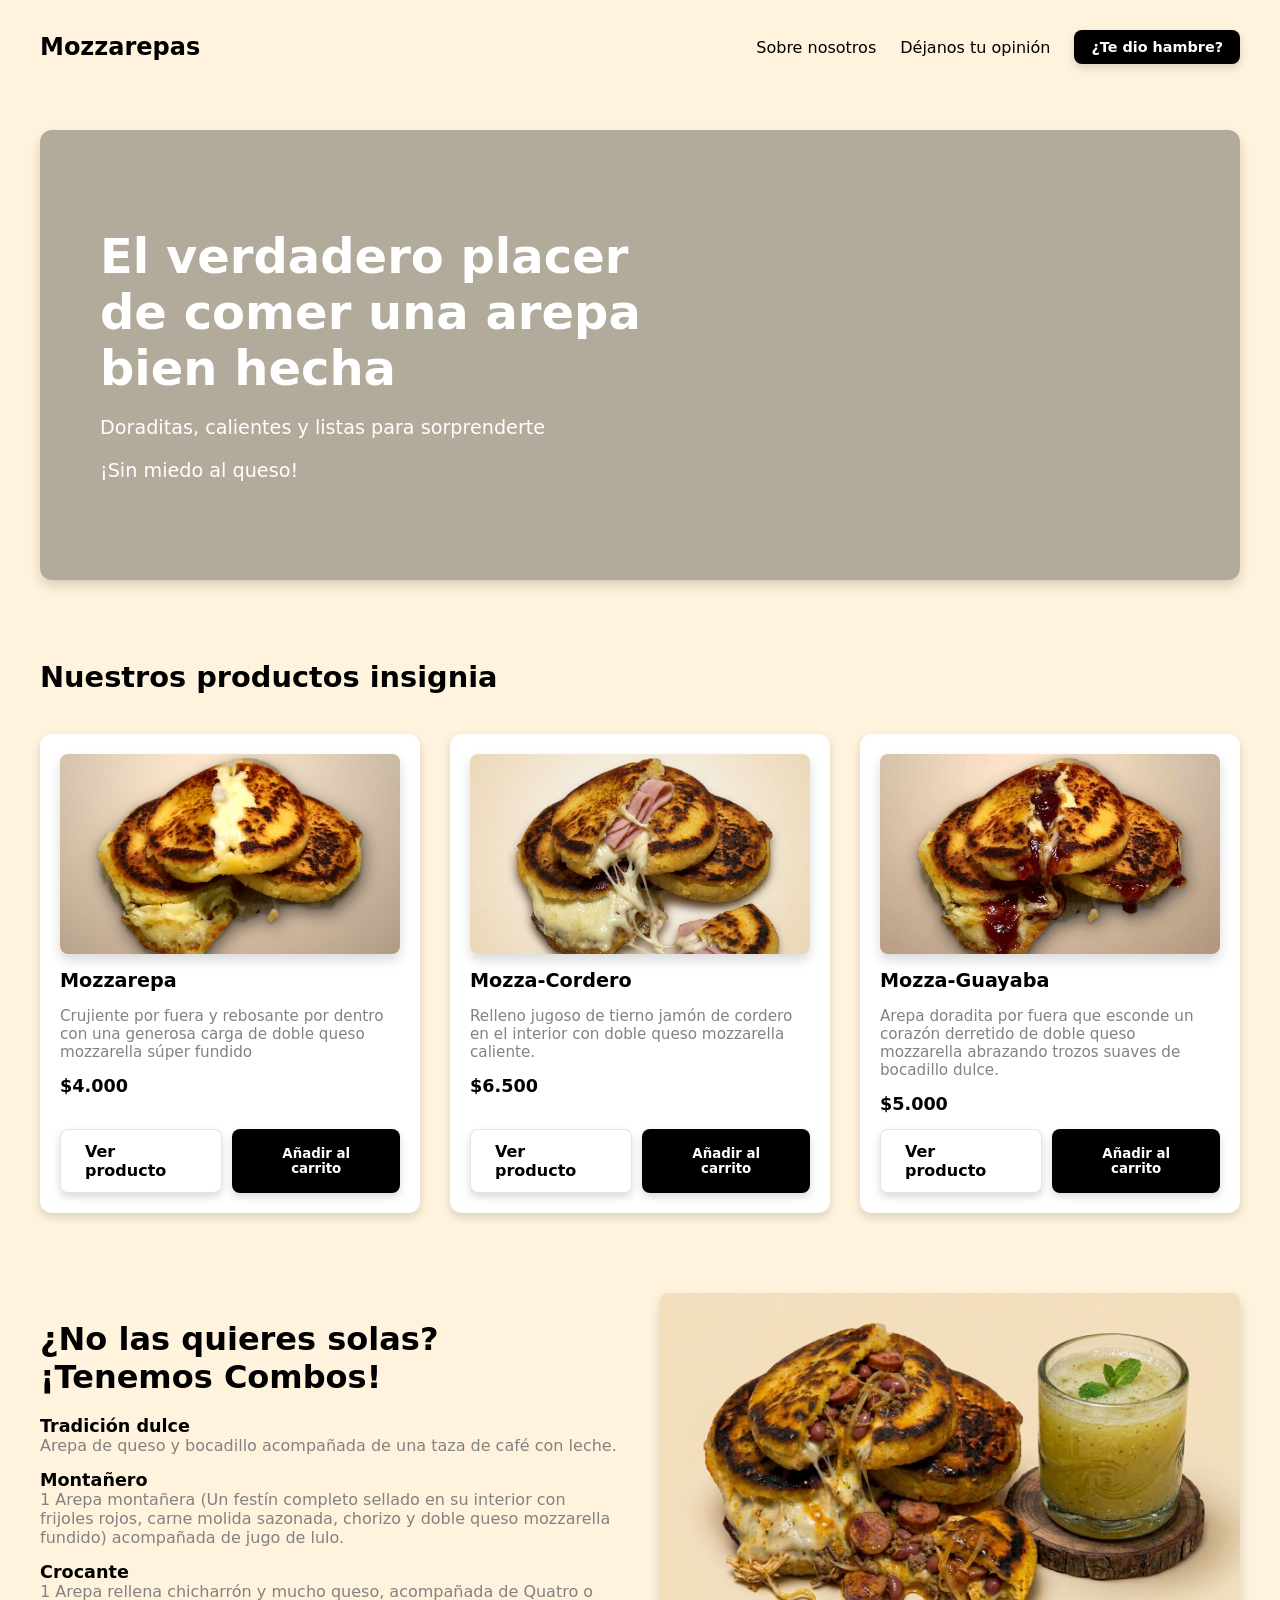
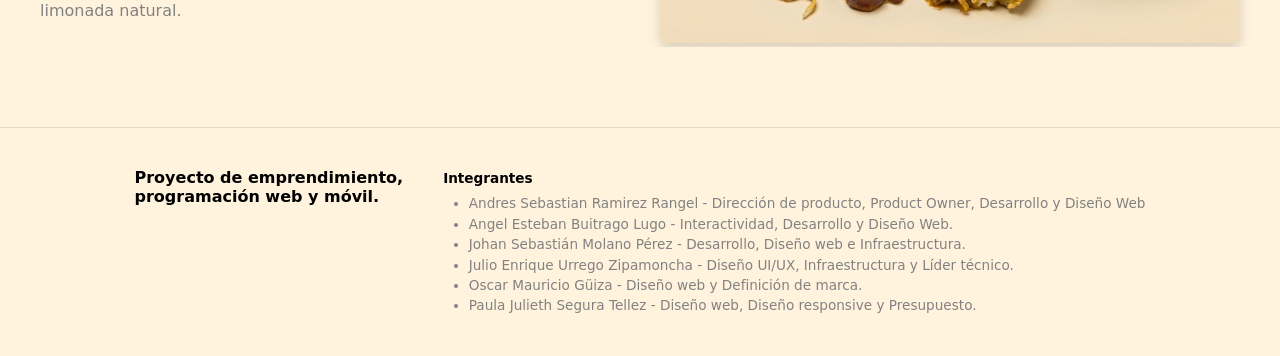
==== commit 0bac2555: "fix: corregir botón de Combo Gringo, lógica del carrito, detalles y ortografía general" ====
--- a/index.html
+++ b/index.html
@@ -13,8 +13,8 @@
     <a href="#" class="brand-title">Mozzarepas</a>
     <ul class="nav-links">
       <li><a href="sobre-nosotros.html" class="nav-text">Sobre nosotros</a></li>
-      <li><a href="opinion.html" class="nav-text">Dejanos tu opinión</a></li>
-      <li><a href="tienda.html" class="btn btn-black">¿Te dió hambre?</a></li>
+      <li><a href="opinion.html" class="nav-text">Déjanos tu opinión</a></li>
+      <li><a href="tienda.html" class="btn btn-black">¿Te dio hambre?</a></li>
     </ul>
   </header>
 
@@ -41,7 +41,7 @@
       <h2 class="section-title-lg">¿No las quieres solas? ¡Tenemos Combos!</h2>
       <div class="moments-list">
         <div>
-          <h3>Tadición dulce</h3>
+          <h3>Tradición dulce</h3>
           <p>Arepa de queso y bocadillo acompañada de una taza de café con leche.</p>
         </div>
         <div>
@@ -50,7 +50,7 @@
         </div>
         <div>
           <h3>Crocante</h3>
-          <p>1 Arepa rellena chicharron y mucho queso, acompañada de una Coca-Cola.</p>
+          <p>1 Arepa rellena chicharrón y mucho queso, acompañada de Quatro o limonada natural.</p>
         </div>
       </div>
     </div>
@@ -67,7 +67,7 @@
     <div class="footer-integrantes">
       <h4>Integrantes</h4>
       <ul>
-        <li>Andres Sebastian Ramirez Rangel - Dirección de producto, Product Owner, Desarollo y Diseño Web</li>
+        <li>Andres Sebastian Ramirez Rangel - Dirección de producto, Product Owner, Desarrollo y Diseño Web</li>
         <li>Angel Esteban Buitrago Lugo - Interactividad, Desarrollo y Diseño Web.</li>
         <li>Johan Sebastián Molano Pérez - Desarrollo, Diseño web e Infraestructura.</li>
         <li>Julio Enrique Urrego Zipamoncha - Diseño UI/UX, Infraestructura y Líder técnico.</li>
--- a/styles/main.css
+++ b/styles/main.css
@@ -9,15 +9,23 @@
   --btn-bg-white: #FFFFFF;
   --btn-text-white: #000000;
   --shadow-color: rgba(0, 0, 0, 0.15);
-}
-
+  --menu-viewport-ratio: 90vw;
+  --menu-max-width: 340px;
+  --menu-width: 80vw;
+  --menu-padding-x: 1.25rem;
+  --menu-inner-width: calc(var(--menu-width) - (var(--menu-padding-x) * 2));
+}
 * {
   box-sizing: border-box;
   margin: 0;
   padding: 0;
   font-family: system-ui, -apple-system, BlinkMacSystemFont, 'Segoe UI', Roboto, Oxygen, Ubuntu, Cantarell, sans-serif;
 }
-
+html,
+body {
+  max-width: 100%;
+  overflow-x: hidden;
+}
 body {
   background-color: var(--bg-color);
   color: var(--text-body-color);
@@ -26,7 +34,7 @@
   min-height: 100vh;
 }
 
-/* Color global para todos los títulos */
+
 h1, h2, h3, h4 {
   color: var(--text-title-color);
 }
@@ -52,19 +60,30 @@
 }
 
 header {
-  margin-top: 40px;
+  position: fixed;
+  background-color: var(--bg-color);
+  top: 0;
+  left: 0;
+  width: 100%;
+  min-height: 70px;
+  padding: 30px 40px;
+  box-sizing: border-box;
+  z-index: 1002;
+  display: flex;
+  justify-content: space-between;
+  align-items: center;
+}
+
+main {
+  padding-top: 130px;
+  box-sizing: border-box;
   margin-bottom: 80px;
   display: flex;
-  justify-content: space-between;
-  align-items: center;
-}
-
-main {
-  margin-bottom: 80px;
-  display: flex;
   flex-direction: column;
   gap: 80px;
   flex: 1;
+  max-width: 100%;
+  overflow-x: hidden;
 }
 
 footer {
@@ -84,20 +103,87 @@
   font-size: 1.5rem;
   font-weight: bold;
   text-decoration: none;
-}
-
-.header-tagline {
-  color: var(--text-title-color);
-  font-weight: 500;
+  white-space: nowrap;
+}
+.menu-toggle {
+  display: none;
+  flex-direction: column;
+  justify-content: space-between;
+  width: 28px;
+  height: 21px;
+  background: transparent;
+  border: none;
+  cursor: pointer;
+  padding: 0;
+}
+.menu-toggle .bar {
+  height: 3px;
+  width: 100%;
+  background-color: var(--text-title-color);
+  border-radius: 2px;
+  transition: transform 0.3s ease, opacity 0.3s ease;
+}
+.menu-toggle.active .bar:nth-child(1) {
+  transform: translateY(9px) rotate(45deg);
+}
+
+.menu-toggle.active .bar:nth-child(2) {
+  opacity: 0;
+}
+
+.menu-toggle.active .bar:nth-child(3) {
+  transform: translateY(-9px) rotate(-45deg);
+  white-space: nowrap;
+}
+.menu-toggle {
+  display: none;
+  flex-direction: column;
+  justify-content: space-between;
+  width: 28px;
+  height: 21px;
+  background: transparent;
+  border: none;
+  cursor: pointer;
+  padding: 0;
+}
+
+.menu-toggle.active .bar:nth-child(1) {
+  transform: translateY(9px) rotate(45deg);
+}
+
+.menu-toggle.active .bar:nth-child(2) {
+  opacity: 0;
+}
+
+.menu-toggle.active .bar:nth-child(3) {
+  transform: translateY(-9px) rotate(-45deg);
 }
 
 .nav-links {
   display: flex;
-  gap: 30px;
+  flex-direction: row;
+  align-items: center;
+  gap: 24px;
   list-style: none;
-  align-items: center;
-}
-
+  margin: 0;
+  padding: 0;
+}
+.nav-links li {
+  width: auto;
+  white-space: nowrap;
+}
+.nav-links li,
+.nav-cta {
+  width: auto;
+}
+
+.nav-cta {
+  width: auto;
+  text-align: center;
+  padding: 8px 16px;
+  font-size: 0.9rem;
+  white-space: nowrap;
+}
 .nav-links .btn {
   padding: 8px 16px;
   font-size: 0.9rem;
@@ -178,7 +264,7 @@
   overflow: hidden;
   padding: 80px 40px;
   text-align: center;
-  background-image: linear-gradient(rgba(0,0,0,0.3), rgba(0,0,0,0.3)), url('../img/hero.jpg');
+  background-image: linear-gradient(rgba(0,0,0,0.3), rgba(0,0,0,0.3)), url('../images/hero.jpg');
   background-size: cover;
   background-position: center;
   box-shadow: 0 6px 12px var(--shadow-color);
@@ -433,140 +519,21 @@
 }
 
 /* Estilos para página de opiniones (opinion.html) */
-.opinion-section {
-  align-items: stretch;
-  gap: 60px;
-  max-width: 1100px;
-  width: 100%;
-  margin: 0 auto;
-}
-
-.opinion-content {
-  flex: 1;
-  max-width: 440px;
-  display: flex;
-  flex-direction: column;
-  justify-content: space-between;
-  gap: 40px;
-}
-
-.opinion-intro {
-  display: flex;
-  flex-direction: column;
-  gap: 18px;
-}
-
-.opinion-title {
-  font-size: 3.2rem;
-  line-height: 1.1;
-}
-
-.opinion-subtitle {
-  font-size: 1.25rem;
-  line-height: 1.4;
-  color: var(--text-body-color);
-}
-
-.opinion-text {
-  font-size: 1rem;
-  line-height: 1.5;
-  color: var(--text-title-color);
-}
-
-.opinion-note {
-  border-top: 1px solid rgba(0, 0, 0, 0.1);
-  padding-top: 20px;
-  display: flex;
-  flex-direction: column;
-  gap: 8px;
-}
-
-.opinion-note h3 {
-  font-size: 1.15rem;
-}
-
-.opinion-note p {
-  font-size: 0.9rem;
-  line-height: 1.4;
-}
-
 .opinion-form {
-  flex: 1;
-  max-width: 500px;
   background-color: #ffffff;
-  padding: 32px;
+  display: flex;
+  gap: 20px;
+  min-width: 500px;
+  padding: 30px;
   border-radius: 12px;
-  border: 1px solid rgba(0, 0, 0, 0.08);
+  border-style: none;
   box-shadow: 0 4px 10px var(--shadow-color);
 }
 
-.formulario-opinion {
-  display: flex;
-  flex-direction: column;
-  gap: 18px;
-}
-
-.opinion-form-header {
-  display: flex;
-  flex-direction: column;
-  gap: 4px;
-}
-
-.form-group {
-  display: flex;
-  flex-direction: column;
-  gap: 6px;
-}
-
-.titulo-opinion {
-  margin: 0;
-  font-size: 1.5rem;
-}
-
-.opinion-indicators {
-  margin: 0;
-  font-size: 0.8rem;
-  color: #666666;
-}
-
-.required-mark {
-  color: #d32f2f;
-}
-
-.etiqueta {
-  font-size: 0.9rem;
-  font-weight: 600;
-  color: var(--text-title-color);
-}
-
-.campo-texto,
-.comentario {
-  width: 100%;
-  padding: 12px 14px;
-  border: 1px solid #d4d4d4;
-  border-radius: 8px;
-  font-family: inherit;
-  font-size: 0.95rem;
-  color: var(--text-title-color);
-  transition: border-color 0.2s ease;
-}
-
-.campo-texto:focus,
-.comentario:focus {
-  outline: none;
-  border-color: #000000;
-}
-
-.comentario {
-  min-height: 120px;
-  resize: vertical;
-}
-
 .opinion-btn {
   width: 100%;
-  padding: 14px;
-  border-radius: 8px;
-}
+}
+
 
 
 /* Vista de Detalle del Producto (app.js) */
@@ -579,10 +546,10 @@
 }
 
 .product-detail-img {
-  width: 450px;
-  height: 400px;
-}
-
+  width: 100%;
+  max-width: 450px;
+  height: auto;
+}
 .product-detail-info {
   display: flex;
   flex-direction: column;
@@ -768,7 +735,7 @@
 /* Footer proyecto e integrantes */
 .footer-proyecto {
   max-width: 500px;
-  margin: auto 0 auto auto;
+  
 }
 
 .footer-proyecto p {
@@ -780,7 +747,7 @@
   font-size: 0.85rem;
   line-height: 1.5;
   color: var(--text-body-color);
-  margin: auto auto auto 0;
+  
 }
 
 .footer-integrantes h4 {
@@ -791,7 +758,6 @@
   padding: 0;
   margin-left: 1.6rem;
 }
-
 .sabor-selector-container {
   margin: 10px 0;
   font-size: 0.85rem;
@@ -821,6 +787,201 @@
   outline: none;
   border-color: #000;
 }
-/* Media Queries para Responsividad (Pendiente por hacer)*/
-
-
+/* Media Queries para Responsividad */
+@media (max-width: 768px) {
+  .brand-title {
+    position: relative;
+    z-index: 1;
+    font-size: 1.25rem;
+  }
+
+  .menu-toggle {
+    display: flex;
+    position: relative;
+    z-index: 1002;
+  }
+
+  .hero-title {
+    font-size: 1.8rem;
+  }
+
+  .hero-subtitle {
+    font-size: 1rem;
+  }
+  
+  .nav-links {
+    display: none;
+    flex-direction: column;
+    flex-wrap: wrap;
+    align-items: flex-start;
+    position: fixed;
+    top: 0;
+    right: 0;
+    width: var(--menu-width);
+    max-width: 80vw;
+    height: 100vh;
+    background-color: var(--bg-color);
+    padding: 90px 1.25rem 2rem;
+    gap: 20px;
+    border-left: 1px solid rgba(0, 0, 0, 0.08);
+    box-shadow: -8px 0 20px var(--shadow-color);
+    z-index: 1001;
+    overflow-y: auto;
+    overflow-x: hidden;
+  }
+
+  .nav-links.active {
+    display: flex;
+    flex-wrap: wrap;
+  }
+
+  .nav-links li {
+    width: 100%;
+    min-width: 0;
+  }
+
+  .nav-links li a,
+  .nav-links li a.btn,
+  .nav-links li a.nav-cta {
+    width: auto !important;
+    max-width: 100% !important;
+    padding: 6px 10px !important;
+    font-size: 0.78rem !important;
+    white-space: nowrap;
+  }
+}
+
+@media (max-width: 480px) {
+  .hero-title {
+    font-size: 1.5rem;
+  }
+
+  .nav-links {
+    max-width: 80vw;
+    right: 0px;
+  }
+}
+@media (max-width: 768px) {
+
+  .brand-title {
+    position: relative;
+    z-index: 1;
+    font-size: 1.25rem;
+  }
+
+  .menu-toggle {
+    display: flex;
+    position: relative;
+    z-index: 1002;
+  }
+
+  header,
+  main,
+  footer {
+    padding-left: 15px;
+    padding-right: 15px;
+  }
+
+  .hero-title {
+    font-size: 1.8rem;
+  }
+
+  .hero-subtitle {
+    font-size: 1rem;
+  }
+
+  .page-title,
+  .section-title {
+    text-align: center;
+  }
+
+  .nav-links {
+    display: none;
+    flex-direction: column;
+    flex-wrap: wrap;
+    align-items: flex-start;
+    position: fixed;
+    top: 0;
+    right: 0;
+    width: var(--menu-width);
+    max-width: 80vw;
+    height: 100vh;
+    background-color: var(--bg-color);
+    padding: 90px 1.25rem 2rem;
+    gap: 20px;
+    border-left: 1px solid rgba(0, 0, 0, 0.08);
+    box-shadow: -8px 0 20px var(--shadow-color);
+    z-index: 1001;
+    overflow-y: auto;
+    overflow-x: hidden;
+  }
+
+  .nav-links.active {
+    display: flex;
+  }
+
+  .nav-links li {
+    width: 100%;
+    min-width: 0;
+  }
+
+  .nav-links li a,
+  .nav-links li a.btn,
+  .nav-links li a.nav-cta {
+    width: auto !important;
+    max-width: 100% !important;
+    padding: 6px 10px !important;
+    font-size: 0.78rem !important;
+    white-space: nowrap;
+  }
+
+  .filters-bar {
+    flex-direction: column;
+    align-items: stretch;
+    gap: 12px;
+    width: 100%;
+  }
+
+  .filter-select,
+  .filters-bar select {
+    width: 100%;
+    min-width: 0;
+  }
+
+  .catalog-meta {
+    flex-direction: column;
+    align-items: flex-start;
+    gap: 8px;
+    margin-top: 10px;
+  }
+
+  .product-card {
+    width: 100%;
+  }
+
+  .product-card img {
+    width: 100%;
+    height: auto;
+  }
+
+  .product-actions {
+    flex-direction: column;
+  }
+
+  .product-actions .btn {
+    width: 100%;
+  }
+
+  .section-row,
+  .combo-card,
+  .product-detail-view,
+  .cart-layout {
+    flex-direction: column;
+  }
+
+  footer {
+    flex-direction: column;
+    align-items: center;
+    text-align: center;
+  }
+}
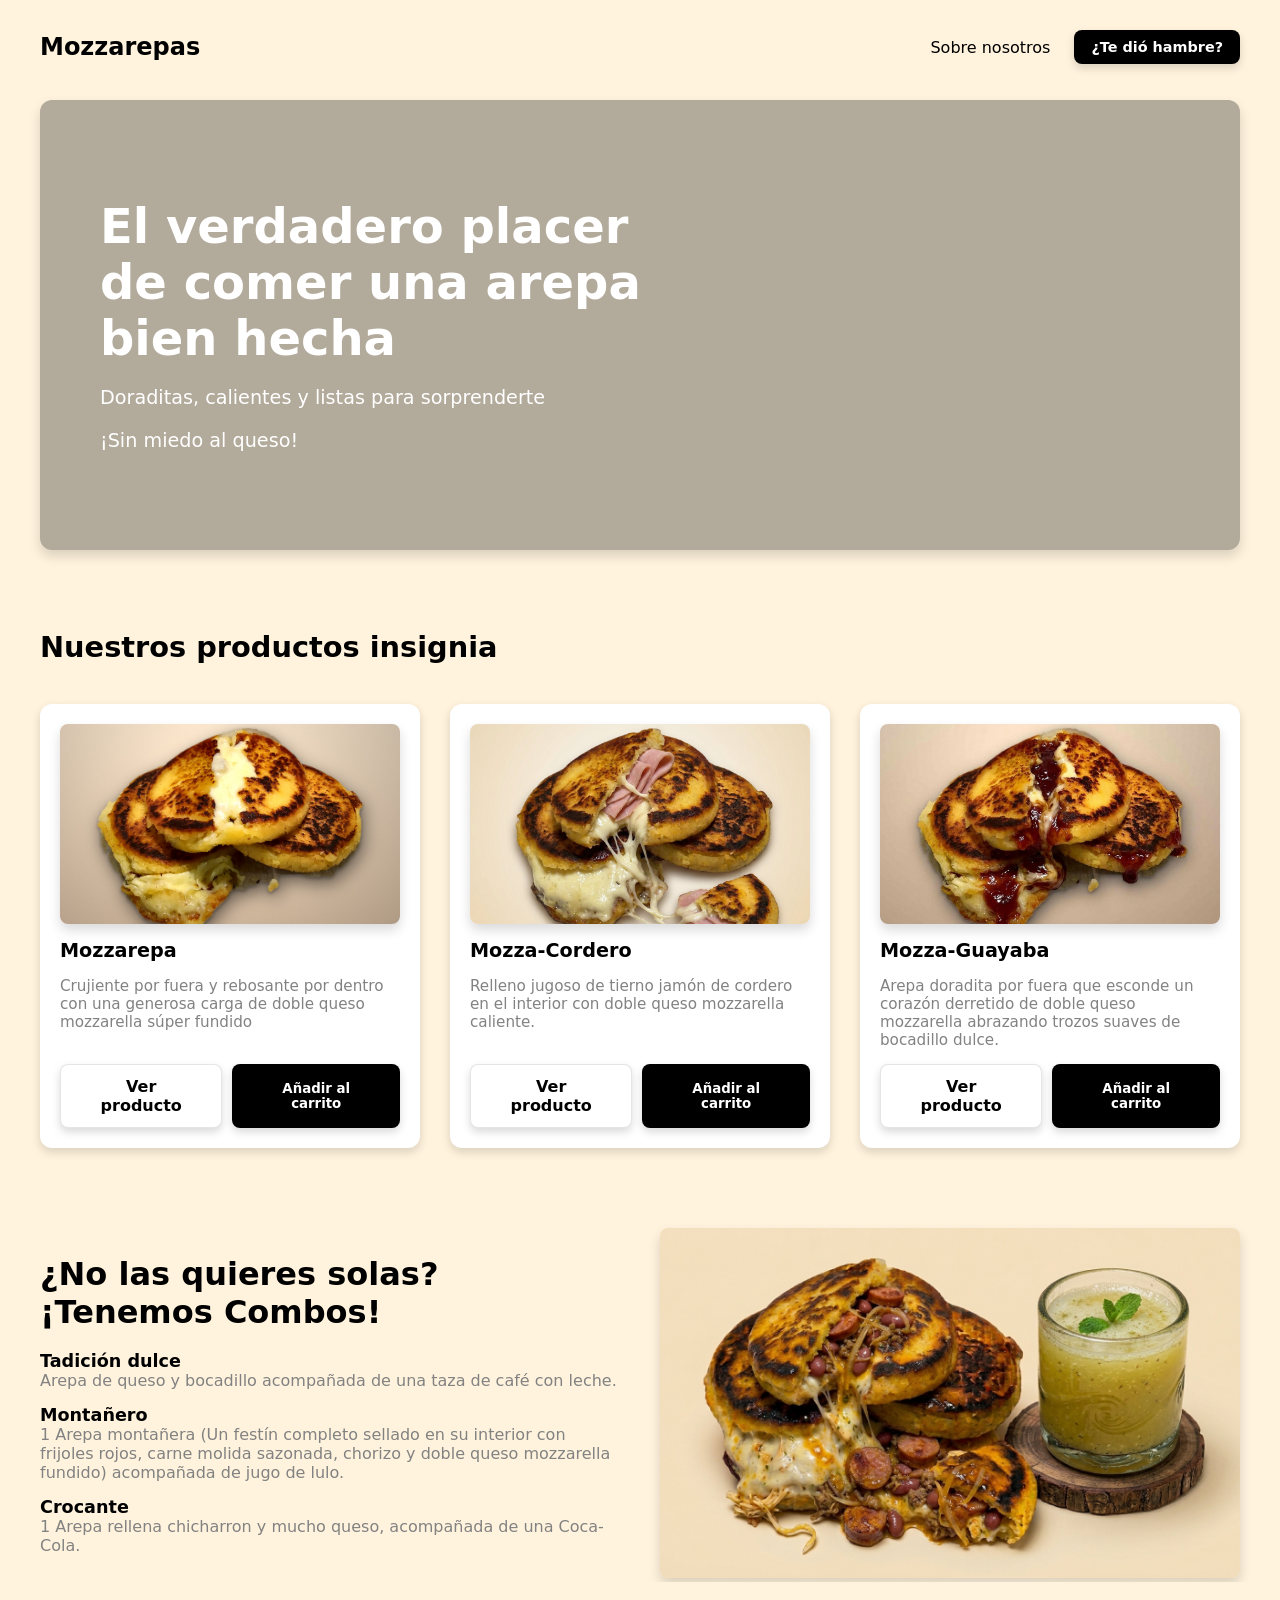
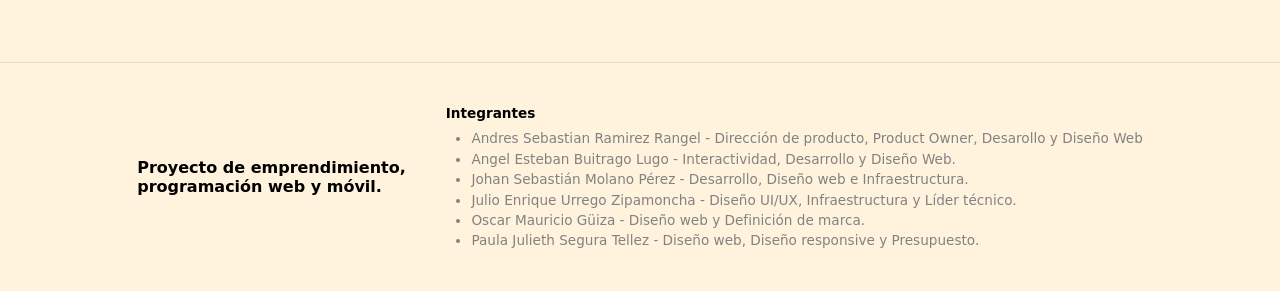
==== commit c32088fa: "Merge pull request #5 from Poi9912/Angel Menú y base de responsivo" ====
--- a/index.html
+++ b/index.html
@@ -6,16 +6,20 @@
   <title>Mozzarepas - Inicio</title>
   <link rel="stylesheet" href="styles/main.css">
   <script src="scripts/app.js" defer></script>
+  <script src="scripts/menu.js" defer></script>
 </head>
 <body>
 
   <header>
     <a href="#" class="brand-title">Mozzarepas</a>
-    <ul class="nav-links">
+    <button type="button" class="menu-toggle" id="menu-toggle" aria-label="Abrir menú" aria-expanded="false">
+      <span class="bar"></span>
+      <span class="bar"></span>
+      <span class="bar"></span>
+    </button>
+    <ul class="nav-links" id="nav-links">
       <li><a href="sobre-nosotros.html" class="nav-text">Sobre nosotros</a></li>
-      <li><a href="opinion.html" class="nav-text">Déjanos tu opinión</a></li>
-      <li><a href="tienda.html" class="btn btn-black">¿Te dio hambre?</a></li>
-    </ul>
+      <li><a href="tienda.html" class="btn btn-black">¿Te dió hambre?</a></li>
   </header>
 
   <main>
@@ -41,7 +45,7 @@
       <h2 class="section-title-lg">¿No las quieres solas? ¡Tenemos Combos!</h2>
       <div class="moments-list">
         <div>
-          <h3>Tradición dulce</h3>
+          <h3>Tadición dulce</h3>
           <p>Arepa de queso y bocadillo acompañada de una taza de café con leche.</p>
         </div>
         <div>
@@ -50,7 +54,7 @@
         </div>
         <div>
           <h3>Crocante</h3>
-          <p>1 Arepa rellena chicharrón y mucho queso, acompañada de Quatro o limonada natural.</p>
+          <p>1 Arepa rellena chicharron y mucho queso, acompañada de una Coca-Cola.</p>
         </div>
       </div>
     </div>
@@ -67,7 +71,7 @@
     <div class="footer-integrantes">
       <h4>Integrantes</h4>
       <ul>
-        <li>Andres Sebastian Ramirez Rangel - Dirección de producto, Product Owner, Desarrollo y Diseño Web</li>
+        <li>Andres Sebastian Ramirez Rangel - Dirección de producto, Product Owner, Desarollo y Diseño Web</li>
         <li>Angel Esteban Buitrago Lugo - Interactividad, Desarrollo y Diseño Web.</li>
         <li>Johan Sebastián Molano Pérez - Desarrollo, Diseño web e Infraestructura.</li>
         <li>Julio Enrique Urrego Zipamoncha - Diseño UI/UX, Infraestructura y Líder técnico.</li>
@@ -77,5 +81,6 @@
     </div>
   </footer>
 
+  
 </body>
 </html>
--- a/styles/main.css
+++ b/styles/main.css
@@ -11,7 +11,7 @@
   --shadow-color: rgba(0, 0, 0, 0.15);
   --menu-viewport-ratio: 90vw;
   --menu-max-width: 340px;
-  --menu-width: 80vw;
+  --menu-width: 68vw;
   --menu-padding-x: 1.25rem;
   --menu-inner-width: calc(var(--menu-width) - (var(--menu-padding-x) * 2));
 }
@@ -34,7 +34,7 @@
   min-height: 100vh;
 }
 
-
+/* Color global para todos los títulos */
 h1, h2, h3, h4 {
   color: var(--text-title-color);
 }
@@ -75,7 +75,7 @@
 }
 
 main {
-  padding-top: 130px;
+  padding-top: 100px;
   box-sizing: border-box;
   margin-bottom: 80px;
   display: flex;
@@ -146,7 +146,13 @@
   cursor: pointer;
   padding: 0;
 }
-
+.menu-toggle .bar {
+  height: 3px;
+  width: 100%;
+  background-color: var(--text-title-color);
+  border-radius: 2px;
+  transition: transform 0.3s ease, opacity 0.3s ease;
+}
 .menu-toggle.active .bar:nth-child(1) {
   transform: translateY(9px) rotate(45deg);
 }
@@ -323,6 +329,7 @@
   display: inline-flex;
   align-items: center;
   justify-content: center;
+  text-align: center;
   transition: opacity 0.2s ease;
 }
 
@@ -546,10 +553,10 @@
 }
 
 .product-detail-img {
-  width: 100%;
-  max-width: 450px;
-  height: auto;
-}
+  width: 450px;
+  height: 400px;
+}
+
 .product-detail-info {
   display: flex;
   flex-direction: column;
@@ -735,7 +742,7 @@
 /* Footer proyecto e integrantes */
 .footer-proyecto {
   max-width: 500px;
-  
+  margin: auto 0 auto auto;
 }
 
 .footer-proyecto p {
@@ -747,7 +754,7 @@
   font-size: 0.85rem;
   line-height: 1.5;
   color: var(--text-body-color);
-  
+  margin: auto auto auto 0;
 }
 
 .footer-integrantes h4 {
@@ -758,6 +765,19 @@
   padding: 0;
   margin-left: 1.6rem;
 }
+/* Media Queries para Responsividad */
+@media (max-width: 768px) {
+  .brand-title {
+    position: relative;
+    z-index: 1;
+    font-size: 1.25rem;
+  }
+
+  .menu-toggle {
+    display: flex;
+    position: relative;
+    z-index: 1002;
+  }
 .sabor-selector-container {
   margin: 10px 0;
   font-size: 0.85rem;
@@ -787,19 +807,6 @@
   outline: none;
   border-color: #000;
 }
-/* Media Queries para Responsividad */
-@media (max-width: 768px) {
-  .brand-title {
-    position: relative;
-    z-index: 1;
-    font-size: 1.25rem;
-  }
-
-  .menu-toggle {
-    display: flex;
-    position: relative;
-    z-index: 1002;
-  }
 
   .hero-title {
     font-size: 1.8rem;
@@ -808,7 +815,24 @@
   .hero-subtitle {
     font-size: 1rem;
   }
-  
+  .products-grid,
+  .values-list,
+  .moments-list,
+  .filters-bar {
+    display: flex !important;
+    flex-direction: column !important;
+    gap: 16px;
+    width: 100%;
+  }
+
+  .products-grid > *,
+  .moments-list > * {
+    width: 100%;
+    max-width: 100%;
+    min-width: 0;
+    box-sizing: border-box;
+  }
+
   .nav-links {
     display: none;
     flex-direction: column;
@@ -818,7 +842,7 @@
     top: 0;
     right: 0;
     width: var(--menu-width);
-    max-width: 80vw;
+    max-width: 40vw;
     height: 100vh;
     background-color: var(--bg-color);
     padding: 90px 1.25rem 2rem;
@@ -836,7 +860,7 @@
   }
 
   .nav-links li {
-    width: 100%;
+    width: 90%;
     min-width: 0;
   }
 
@@ -857,131 +881,7 @@
   }
 
   .nav-links {
-    max-width: 80vw;
+    max-width: 50vw;
     right: 0px;
   }
-}
-@media (max-width: 768px) {
-
-  .brand-title {
-    position: relative;
-    z-index: 1;
-    font-size: 1.25rem;
-  }
-
-  .menu-toggle {
-    display: flex;
-    position: relative;
-    z-index: 1002;
-  }
-
-  header,
-  main,
-  footer {
-    padding-left: 15px;
-    padding-right: 15px;
-  }
-
-  .hero-title {
-    font-size: 1.8rem;
-  }
-
-  .hero-subtitle {
-    font-size: 1rem;
-  }
-
-  .page-title,
-  .section-title {
-    text-align: center;
-  }
-
-  .nav-links {
-    display: none;
-    flex-direction: column;
-    flex-wrap: wrap;
-    align-items: flex-start;
-    position: fixed;
-    top: 0;
-    right: 0;
-    width: var(--menu-width);
-    max-width: 80vw;
-    height: 100vh;
-    background-color: var(--bg-color);
-    padding: 90px 1.25rem 2rem;
-    gap: 20px;
-    border-left: 1px solid rgba(0, 0, 0, 0.08);
-    box-shadow: -8px 0 20px var(--shadow-color);
-    z-index: 1001;
-    overflow-y: auto;
-    overflow-x: hidden;
-  }
-
-  .nav-links.active {
-    display: flex;
-  }
-
-  .nav-links li {
-    width: 100%;
-    min-width: 0;
-  }
-
-  .nav-links li a,
-  .nav-links li a.btn,
-  .nav-links li a.nav-cta {
-    width: auto !important;
-    max-width: 100% !important;
-    padding: 6px 10px !important;
-    font-size: 0.78rem !important;
-    white-space: nowrap;
-  }
-
-  .filters-bar {
-    flex-direction: column;
-    align-items: stretch;
-    gap: 12px;
-    width: 100%;
-  }
-
-  .filter-select,
-  .filters-bar select {
-    width: 100%;
-    min-width: 0;
-  }
-
-  .catalog-meta {
-    flex-direction: column;
-    align-items: flex-start;
-    gap: 8px;
-    margin-top: 10px;
-  }
-
-  .product-card {
-    width: 100%;
-  }
-
-  .product-card img {
-    width: 100%;
-    height: auto;
-  }
-
-  .product-actions {
-    flex-direction: column;
-  }
-
-  .product-actions .btn {
-    width: 100%;
-  }
-
-  .section-row,
-  .combo-card,
-  .product-detail-view,
-  .cart-layout {
-    flex-direction: column;
-  }
-
-  footer {
-    flex-direction: column;
-    align-items: center;
-    text-align: center;
-  }
-}
+}
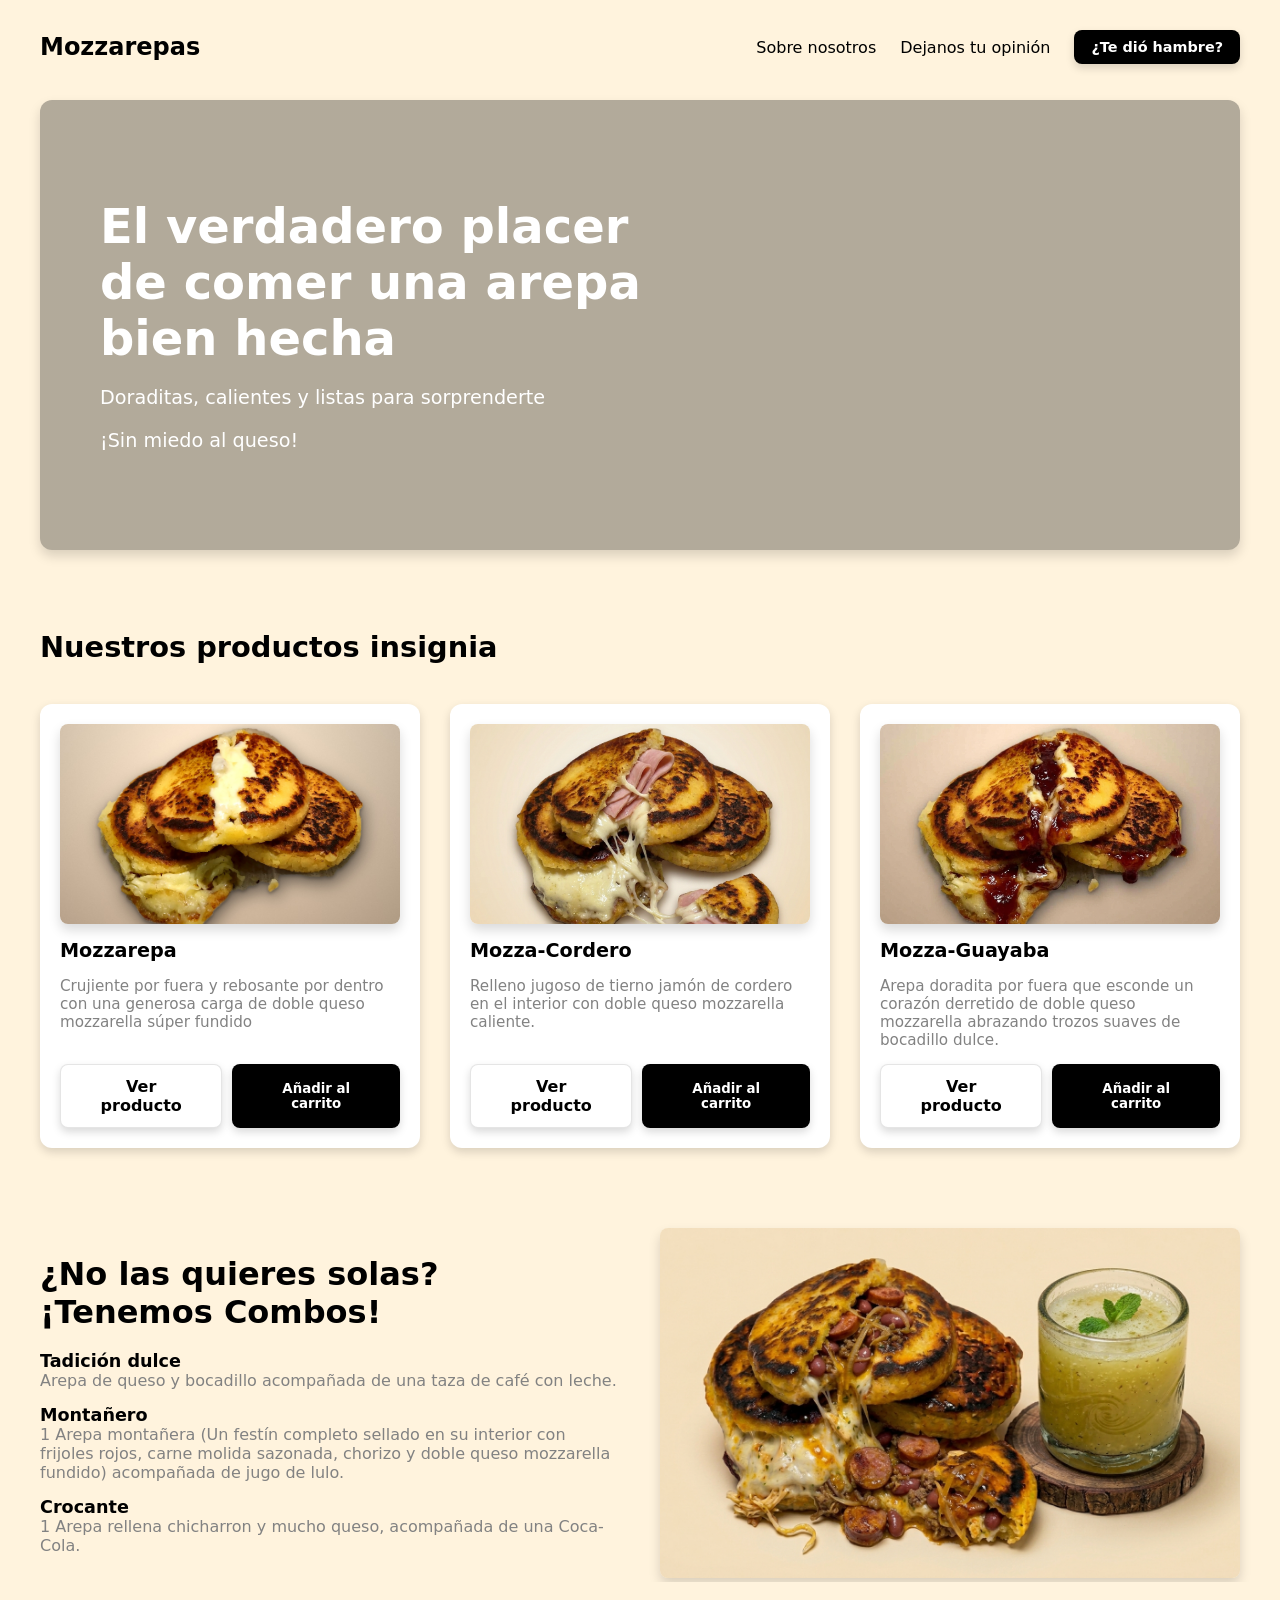
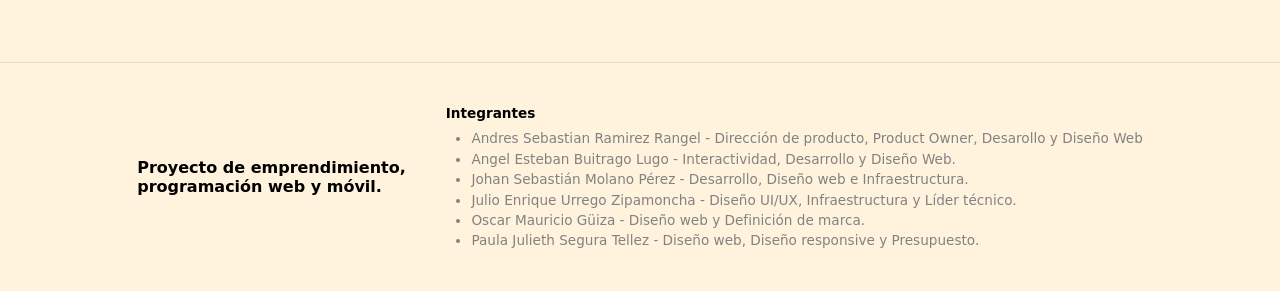
==== commit 47f7e99b: "Merge branch 'main' into feat/cambio_de_vision" ====
--- a/index.html
+++ b/index.html
@@ -19,6 +19,7 @@
     </button>
     <ul class="nav-links" id="nav-links">
       <li><a href="sobre-nosotros.html" class="nav-text">Sobre nosotros</a></li>
+      <li><a href="opinion.html" class="nav-text">Dejanos tu opinión</a></li>
       <li><a href="tienda.html" class="btn btn-black">¿Te dió hambre?</a></li>
   </header>
 
--- a/styles/main.css
+++ b/styles/main.css
@@ -270,7 +270,7 @@
   overflow: hidden;
   padding: 80px 40px;
   text-align: center;
-  background-image: linear-gradient(rgba(0,0,0,0.3), rgba(0,0,0,0.3)), url('../images/hero.jpg');
+  background-image: linear-gradient(rgba(0,0,0,0.3), rgba(0,0,0,0.3)), url('../img/hero.jpg');
   background-size: cover;
   background-position: center;
   box-shadow: 0 6px 12px var(--shadow-color);
@@ -526,21 +526,140 @@
 }
 
 /* Estilos para página de opiniones (opinion.html) */
+.opinion-section {
+  align-items: stretch;
+  gap: 60px;
+  max-width: 1100px;
+  width: 100%;
+  margin: 0 auto;
+}
+
+.opinion-content {
+  flex: 1;
+  max-width: 440px;
+  display: flex;
+  flex-direction: column;
+  justify-content: space-between;
+  gap: 40px;
+}
+
+.opinion-intro {
+  display: flex;
+  flex-direction: column;
+  gap: 18px;
+}
+
+.opinion-title {
+  font-size: 3.2rem;
+  line-height: 1.1;
+}
+
+.opinion-subtitle {
+  font-size: 1.25rem;
+  line-height: 1.4;
+  color: var(--text-body-color);
+}
+
+.opinion-text {
+  font-size: 1rem;
+  line-height: 1.5;
+  color: var(--text-title-color);
+}
+
+.opinion-note {
+  border-top: 1px solid rgba(0, 0, 0, 0.1);
+  padding-top: 20px;
+  display: flex;
+  flex-direction: column;
+  gap: 8px;
+}
+
+.opinion-note h3 {
+  font-size: 1.15rem;
+}
+
+.opinion-note p {
+  font-size: 0.9rem;
+  line-height: 1.4;
+}
+
 .opinion-form {
+  flex: 1;
+  max-width: 500px;
   background-color: #ffffff;
-  display: flex;
-  gap: 20px;
-  min-width: 500px;
-  padding: 30px;
+  padding: 32px;
   border-radius: 12px;
-  border-style: none;
+  border: 1px solid rgba(0, 0, 0, 0.08);
   box-shadow: 0 4px 10px var(--shadow-color);
 }
 
+.formulario-opinion {
+  display: flex;
+  flex-direction: column;
+  gap: 18px;
+}
+
+.opinion-form-header {
+  display: flex;
+  flex-direction: column;
+  gap: 4px;
+}
+
+.form-group {
+  display: flex;
+  flex-direction: column;
+  gap: 6px;
+}
+
+.titulo-opinion {
+  margin: 0;
+  font-size: 1.5rem;
+}
+
+.opinion-indicators {
+  margin: 0;
+  font-size: 0.8rem;
+  color: #666666;
+}
+
+.required-mark {
+  color: #d32f2f;
+}
+
+.etiqueta {
+  font-size: 0.9rem;
+  font-weight: 600;
+  color: var(--text-title-color);
+}
+
+.campo-texto,
+.comentario {
+  width: 100%;
+  padding: 12px 14px;
+  border: 1px solid #d4d4d4;
+  border-radius: 8px;
+  font-family: inherit;
+  font-size: 0.95rem;
+  color: var(--text-title-color);
+  transition: border-color 0.2s ease;
+}
+
+.campo-texto:focus,
+.comentario:focus {
+  outline: none;
+  border-color: #000000;
+}
+
+.comentario {
+  min-height: 120px;
+  resize: vertical;
+}
+
 .opinion-btn {
   width: 100%;
-}
-
+  padding: 14px;
+  border-radius: 8px;
+}
 
 
 /* Vista de Detalle del Producto (app.js) */
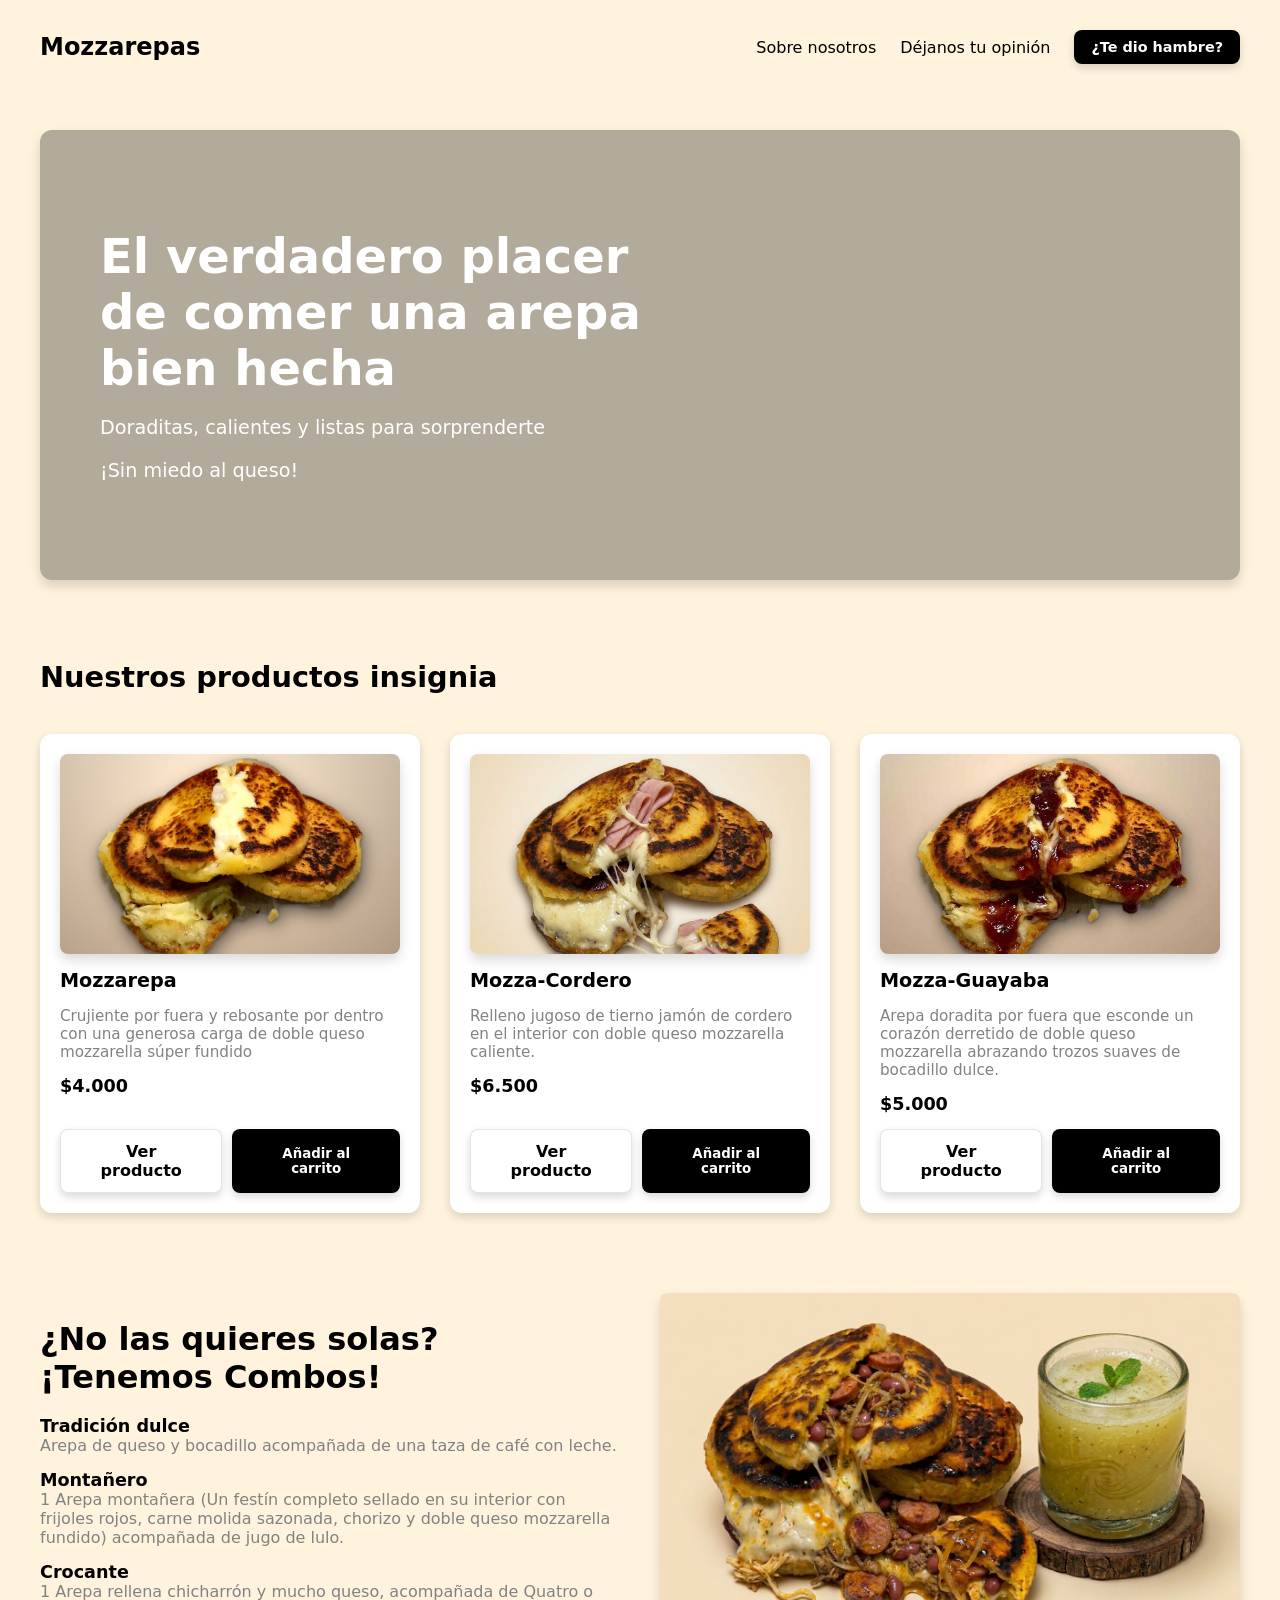
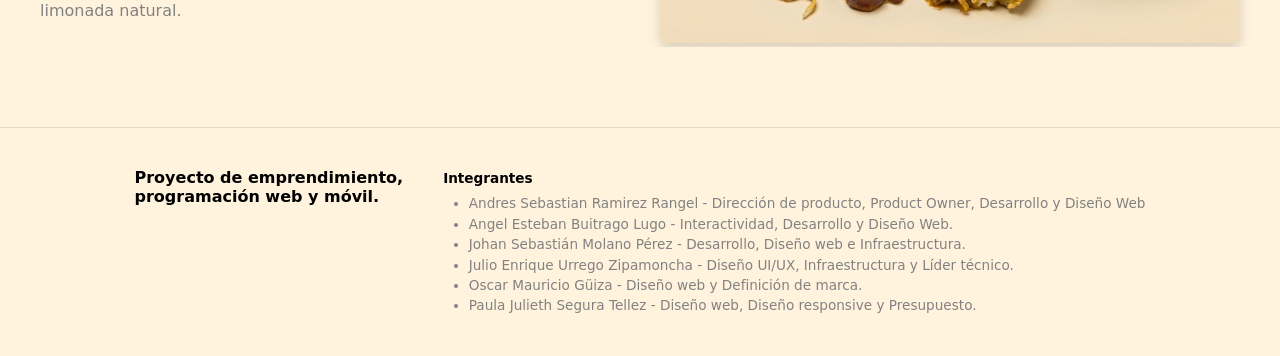
==== commit 6c62ab8e: "Merge branch 'main' into feat/stock-nuevos-productos" ====
--- a/index.html
+++ b/index.html
@@ -19,8 +19,9 @@
     </button>
     <ul class="nav-links" id="nav-links">
       <li><a href="sobre-nosotros.html" class="nav-text">Sobre nosotros</a></li>
-      <li><a href="opinion.html" class="nav-text">Dejanos tu opinión</a></li>
-      <li><a href="tienda.html" class="btn btn-black">¿Te dió hambre?</a></li>
+      <li><a href="opinion.html" class="nav-text">Déjanos tu opinión</a></li>
+      <li><a href="tienda.html" class="btn btn-black">¿Te dio hambre?</a></li>
+    </ul>
   </header>
 
   <main>
@@ -46,7 +47,7 @@
       <h2 class="section-title-lg">¿No las quieres solas? ¡Tenemos Combos!</h2>
       <div class="moments-list">
         <div>
-          <h3>Tadición dulce</h3>
+          <h3>Tradición dulce</h3>
           <p>Arepa de queso y bocadillo acompañada de una taza de café con leche.</p>
         </div>
         <div>
@@ -55,7 +56,7 @@
         </div>
         <div>
           <h3>Crocante</h3>
-          <p>1 Arepa rellena chicharron y mucho queso, acompañada de una Coca-Cola.</p>
+          <p>1 Arepa rellena chicharrón y mucho queso, acompañada de Quatro o limonada natural.</p>
         </div>
       </div>
     </div>
@@ -72,7 +73,7 @@
     <div class="footer-integrantes">
       <h4>Integrantes</h4>
       <ul>
-        <li>Andres Sebastian Ramirez Rangel - Dirección de producto, Product Owner, Desarollo y Diseño Web</li>
+        <li>Andres Sebastian Ramirez Rangel - Dirección de producto, Product Owner, Desarrollo y Diseño Web</li>
         <li>Angel Esteban Buitrago Lugo - Interactividad, Desarrollo y Diseño Web.</li>
         <li>Johan Sebastián Molano Pérez - Desarrollo, Diseño web e Infraestructura.</li>
         <li>Julio Enrique Urrego Zipamoncha - Diseño UI/UX, Infraestructura y Líder técnico.</li>
--- a/styles/main.css
+++ b/styles/main.css
@@ -11,7 +11,7 @@
   --shadow-color: rgba(0, 0, 0, 0.15);
   --menu-viewport-ratio: 90vw;
   --menu-max-width: 340px;
-  --menu-width: 68vw;
+  --menu-width: 80vw;
   --menu-padding-x: 1.25rem;
   --menu-inner-width: calc(var(--menu-width) - (var(--menu-padding-x) * 2));
 }
@@ -34,7 +34,7 @@
   min-height: 100vh;
 }
 
-/* Color global para todos los títulos */
+
 h1, h2, h3, h4 {
   color: var(--text-title-color);
 }
@@ -75,7 +75,7 @@
 }
 
 main {
-  padding-top: 100px;
+  padding-top: 130px;
   box-sizing: border-box;
   margin-bottom: 80px;
   display: flex;
@@ -672,10 +672,10 @@
 }
 
 .product-detail-img {
-  width: 450px;
-  height: 400px;
-}
-
+  width: 100%;
+  max-width: 450px;
+  height: auto;
+}
 .product-detail-info {
   display: flex;
   flex-direction: column;
@@ -861,7 +861,7 @@
 /* Footer proyecto e integrantes */
 .footer-proyecto {
   max-width: 500px;
-  margin: auto 0 auto auto;
+  
 }
 
 .footer-proyecto p {
@@ -873,7 +873,7 @@
   font-size: 0.85rem;
   line-height: 1.5;
   color: var(--text-body-color);
-  margin: auto auto auto 0;
+  
 }
 
 .footer-integrantes h4 {
@@ -926,6 +926,19 @@
   outline: none;
   border-color: #000;
 }
+/* Media Queries para Responsividad */
+@media (max-width: 768px) {
+  .brand-title {
+    position: relative;
+    z-index: 1;
+    font-size: 1.25rem;
+  }
+
+  .menu-toggle {
+    display: flex;
+    position: relative;
+    z-index: 1002;
+  }
 
   .hero-title {
     font-size: 1.8rem;
@@ -961,7 +974,7 @@
     top: 0;
     right: 0;
     width: var(--menu-width);
-    max-width: 40vw;
+    max-width: 80vw;
     height: 100vh;
     background-color: var(--bg-color);
     padding: 90px 1.25rem 2rem;
@@ -979,7 +992,7 @@
   }
 
   .nav-links li {
-    width: 90%;
+    width: 100%;
     min-width: 0;
   }
 
@@ -1000,7 +1013,131 @@
   }
 
   .nav-links {
-    max-width: 50vw;
+    max-width: 80vw;
     right: 0px;
   }
-}+}
+@media (max-width: 768px) {
+
+  .brand-title {
+    position: relative;
+    z-index: 1;
+    font-size: 1.25rem;
+  }
+
+  .menu-toggle {
+    display: flex;
+    position: relative;
+    z-index: 1002;
+  }
+
+  header,
+  main,
+  footer {
+    padding-left: 15px;
+    padding-right: 15px;
+  }
+
+  .hero-title {
+    font-size: 1.8rem;
+  }
+
+  .hero-subtitle {
+    font-size: 1rem;
+  }
+
+  .page-title,
+  .section-title {
+    text-align: center;
+  }
+
+  .nav-links {
+    display: none;
+    flex-direction: column;
+    flex-wrap: wrap;
+    align-items: flex-start;
+    position: fixed;
+    top: 0;
+    right: 0;
+    width: var(--menu-width);
+    max-width: 80vw;
+    height: 100vh;
+    background-color: var(--bg-color);
+    padding: 90px 1.25rem 2rem;
+    gap: 20px;
+    border-left: 1px solid rgba(0, 0, 0, 0.08);
+    box-shadow: -8px 0 20px var(--shadow-color);
+    z-index: 1001;
+    overflow-y: auto;
+    overflow-x: hidden;
+  }
+
+  .nav-links.active {
+    display: flex;
+  }
+
+  .nav-links li {
+    width: 100%;
+    min-width: 0;
+  }
+
+  .nav-links li a,
+  .nav-links li a.btn,
+  .nav-links li a.nav-cta {
+    width: auto !important;
+    max-width: 100% !important;
+    padding: 6px 10px !important;
+    font-size: 0.78rem !important;
+    white-space: nowrap;
+  }
+
+  .filters-bar {
+    flex-direction: column;
+    align-items: stretch;
+    gap: 12px;
+    width: 100%;
+  }
+
+  .filter-select,
+  .filters-bar select {
+    width: 100%;
+    min-width: 0;
+  }
+
+  .catalog-meta {
+    flex-direction: column;
+    align-items: flex-start;
+    gap: 8px;
+    margin-top: 10px;
+  }
+
+  .product-card {
+    width: 100%;
+  }
+
+  .product-card img {
+    width: 100%;
+    height: auto;
+  }
+
+  .product-actions {
+    flex-direction: column;
+  }
+
+  .product-actions .btn {
+    width: 100%;
+  }
+
+  .section-row,
+  .combo-card,
+  .product-detail-view,
+  .cart-layout {
+    flex-direction: column;
+  }
+
+  footer {
+    flex-direction: column;
+    align-items: center;
+    text-align: center;
+  }
+}
